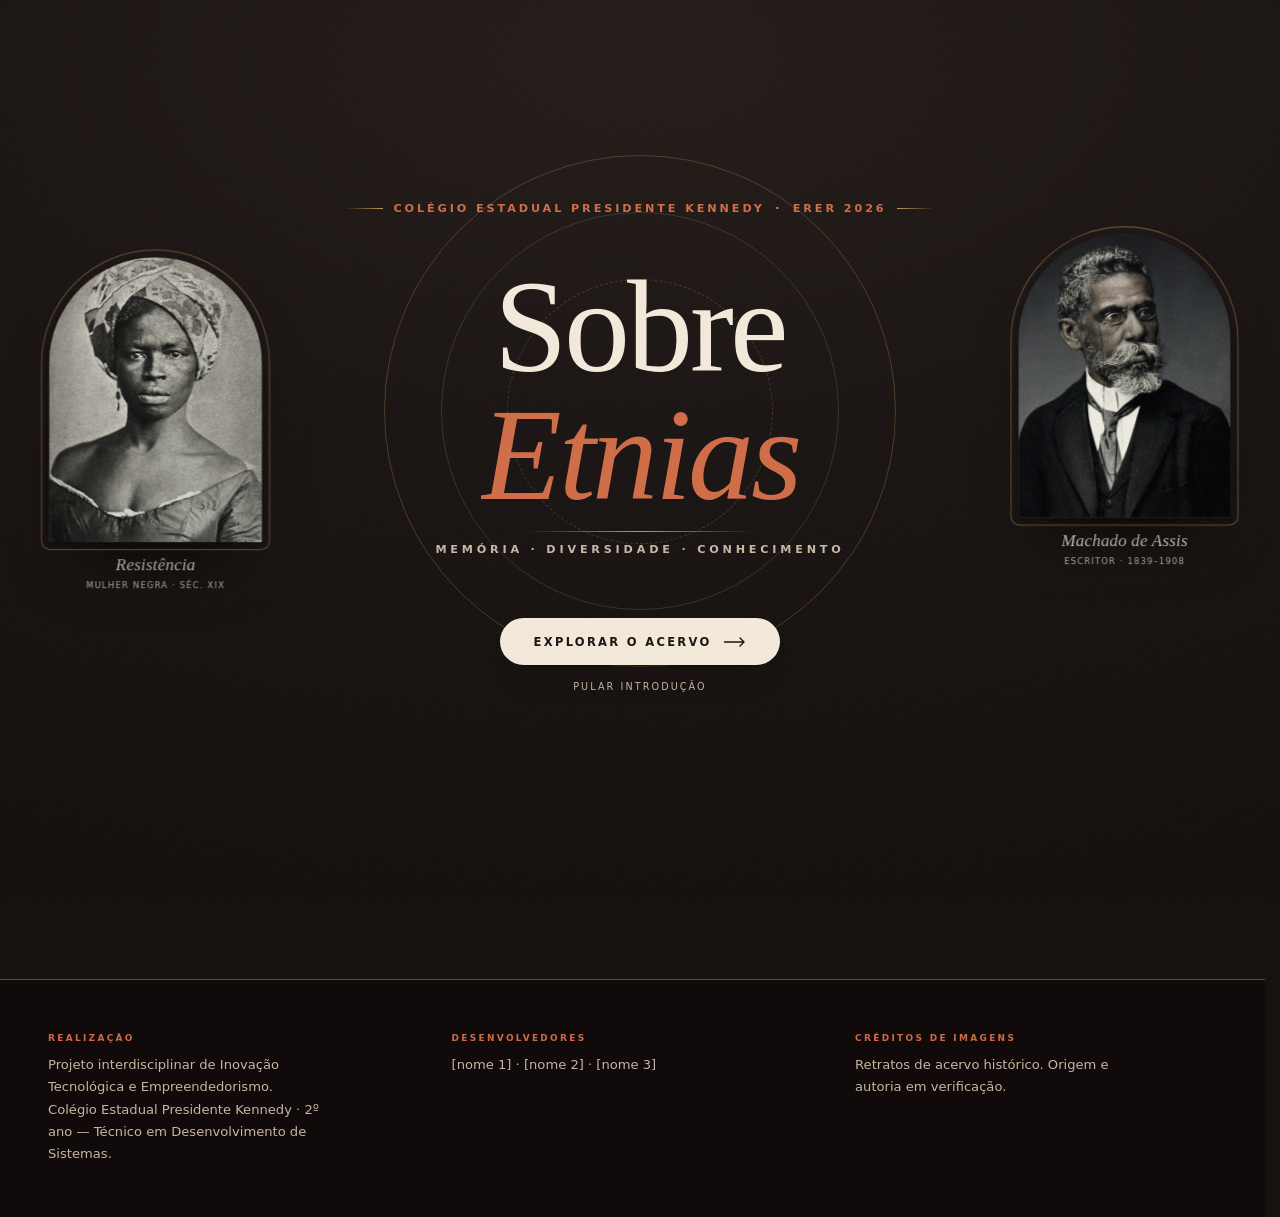
==== index.html @ 1a19251e "Tela de entrada do Projeto" ====
<!DOCTYPE html>
<html lang="pt-BR">
<head>
  <meta charset="utf-8">
  <meta name="viewport" content="width=device-width, initial-scale=1">
  <title>Sobre Etnias — Memória, diversidade e conhecimento</title>
  <meta name="description" content="Protótipo web educativo do Colégio Estadual Presidente Kennedy sobre protagonismo negro e indígena, cultura, conhecimento e letramento racial.">
  <meta name="theme-color" content="#171110">
  <link rel="stylesheet" href="style.css">
  <link rel="preload" as="image" href="assets/personalidades/mulher-negra-sec-xix.jpg">
  <link rel="preload" as="image" href="assets/personalidades/machado-de-assis.jpg">
  <noscript>
    <style>.entrada{display:none!important}.pagina{opacity:1!important;transform:none!important}</style>
  </noscript>
</head>
<body>

  <!-- ==========================================================
       TELA DE ENTRADA — "abrir o arquivo"
       Camadas: painéis (fundo) < conteúdo < grão de papel
       ========================================================== -->
  <div class="entrada" id="entrada" role="dialog" aria-modal="true" aria-label="Sobre Etnias — tela de entrada" aria-busy="true">

    <div class="entrada__painel entrada__painel--esq" aria-hidden="true"></div>
    <div class="entrada__painel entrada__painel--dir" aria-hidden="true"></div>

    <!-- ETAPA 1 · o fólio se abre em duas folhas -->
    <div class="folio" id="folio" aria-hidden="true">
      <div class="folio__cena">
        <div class="folio__volume">

          <!-- Página direita: aparece quando a capa vira -->
          <div class="folio__pagina folio__pagina--dir">
            <figure class="prancha">
              <div class="prancha__moldura">
                <img class="prancha__img" src="assets/personalidades/machado-de-assis.jpg"
                     width="492" height="624" alt="" decoding="async">
                <span class="prancha__tinta" aria-hidden="true"></span>
              </div>
              <figcaption class="prancha__legenda">
                <span class="prancha__nome">Machado de Assis</span>
                <span class="prancha__nota">Escritor · 1839–1908</span>
              </figcaption>
            </figure>
          </div>

          <!-- Segunda folha: a guarda -->
          <div class="folio__folha folio__folha--guarda">
            <div class="folio__face folio__face--frente">
              <span class="guarda__marca">Sobre Etnias</span>
              <span class="guarda__filete" aria-hidden="true"></span>
              <span class="guarda__lema">Memória · Diversidade · Conhecimento</span>
            </div>
            <div class="folio__face folio__face--verso">
              <figure class="prancha">
                <div class="prancha__moldura">
                  <img class="prancha__img" src="assets/personalidades/mulher-negra-sec-xix.jpg"
                       width="358" height="558" alt="" decoding="async">
                  <span class="prancha__tinta" aria-hidden="true"></span>
                </div>
                <figcaption class="prancha__legenda">
                  <span class="prancha__nome">Resistência</span>
                  <span class="prancha__nota">Mulher negra · séc. XIX</span>
                </figcaption>
              </figure>
            </div>
          </div>

          <!-- Primeira folha: a capa -->
          <div class="folio__folha folio__folha--capa">
            <div class="folio__face folio__face--frente">
              <span class="capa__emblema" aria-hidden="true">
                <svg viewBox="0 0 48 48" focusable="false">
                  <path d="M7 41V22.5a17 17 0 0 1 34 0V41" fill="none" stroke="currentColor" stroke-width="1.6" stroke-linecap="round"/>
                  <path d="M13 41h22" fill="none" stroke="currentColor" stroke-width="1.6" stroke-linecap="round"/>
                  <circle cx="17.5" cy="30.5" r="1.7" fill="currentColor"/>
                  <circle cx="24" cy="26" r="2.4" fill="currentColor"/>
                  <circle cx="30.5" cy="30.5" r="1.7" fill="currentColor"/>
                </svg>
              </span>
              <span class="capa__titulo">Sobre<em>Etnias</em></span>
              <span class="capa__filete" aria-hidden="true"></span>
              <span class="capa__selo">Acervo educativo · ERER 2026</span>
            </div>
            <div class="folio__face folio__face--verso"></div>
          </div>

        </div>
      </div>
    </div>

    <div class="entrada__conteudo">

      <p class="entrada__selo">
        <span>Colégio Estadual Presidente Kennedy</span>
        <span class="entrada__selo-sep" aria-hidden="true">·</span>
        <span>ERER&nbsp;2026</span>
      </p>

      <div class="marca">
        <span class="marca__anel" aria-hidden="true"></span>

        <p class="marca__titulo" aria-hidden="true">
          <span class="marca__linha">
            <span class="letra" style="--i:0">S</span><span class="letra" style="--i:1">o</span><span class="letra" style="--i:2">b</span><span class="letra" style="--i:3">r</span><span class="letra" style="--i:4">e</span>
          </span>
          <span class="marca__linha marca__linha--destaque">
            <span class="letra" style="--i:5">E</span><span class="letra" style="--i:6">t</span><span class="letra" style="--i:7">n</span><span class="letra" style="--i:8">i</span><span class="letra" style="--i:9">a</span><span class="letra" style="--i:10">s</span>
          </span>
        </p>

        <span class="marca__filete" aria-hidden="true"></span>
        <p class="marca__lema">Memória&nbsp;·&nbsp;Diversidade&nbsp;·&nbsp;Conhecimento</p>
      </div>

      <div class="palco">

        <figure class="retrato retrato--esq" style="--dz:1.15">
          <div class="retrato__quadro">
            <img
              class="retrato__img"
              src="assets/personalidades/mulher-negra-sec-xix.jpg"
              width="358" height="558"
              alt="Retrato de estúdio de uma mulher negra não identificada, do século XIX.">
            <span class="retrato__tinta" aria-hidden="true"></span>
          </div>
          <figcaption class="retrato__legenda">
            <span class="retrato__nome">Resistência</span>
            <span class="retrato__detalhe">Mulher negra · séc. XIX</span>
          </figcaption>
        </figure>

        <figure class="retrato retrato--dir" style="--dz:.55">
          <div class="retrato__quadro">
            <img
              class="retrato__img"
              src="assets/personalidades/machado-de-assis.jpg"
              width="492" height="624"
              alt="Retrato do escritor Machado de Assis, de óculos e bigode, em traje formal.">
            <span class="retrato__tinta" aria-hidden="true"></span>
          </div>
          <figcaption class="retrato__legenda">
            <span class="retrato__nome">Machado de Assis</span>
            <span class="retrato__detalhe">Escritor · 1839–1908</span>
          </figcaption>
        </figure>

      </div>

      <div class="entrada__acoes">
        <button class="botao" id="btn-entrar" type="button">
          <span class="botao__texto">Explorar o acervo</span>
          <svg class="botao__seta" width="22" height="10" viewBox="0 0 22 10" fill="none" aria-hidden="true" focusable="false">
            <path d="M0 5h20M16 1l4 4-4 4" stroke="currentColor" stroke-width="1.4" stroke-linecap="round" stroke-linejoin="round"/>
          </svg>
        </button>
        <button class="pular" id="btn-pular" type="button">Pular introdução</button>
      </div>

    </div>

    <div class="entrada__grao" aria-hidden="true"></div>
  </div>

  <!-- ==========================================================
       PÁGINA
       ========================================================== -->
  <div class="pagina" id="pagina">

    <header class="cabecalho">
      <div class="assinatura">
        <span class="assinatura__simbolo" aria-hidden="true">
          <svg viewBox="0 0 48 48" width="46" height="46" role="presentation" focusable="false">
            <path d="M7 41V22.5a17 17 0 0 1 34 0V41" fill="none" stroke="currentColor" stroke-width="2.1" stroke-linecap="round"/>
            <path d="M13 41h22" fill="none" stroke="currentColor" stroke-width="2.1" stroke-linecap="round"/>
            <circle cx="17.5" cy="30.5" r="2" fill="currentColor"/>
            <circle cx="24" cy="26" r="2.8" fill="currentColor"/>
            <circle cx="30.5" cy="30.5" r="2" fill="currentColor"/>
          </svg>
        </span>
        <div class="assinatura__texto">
          <h1 class="assinatura__nome">Sobre Etnias</h1>
          <p class="assinatura__descritor">Acervo educativo · ERER</p>
        </div>
      </div>
      <p class="cabecalho__meta">Colégio Estadual Presidente Kennedy<span class="cabecalho__ano">2026</span></p>
    </header>

    <main id="conteudo">

      <section class="heroi" id="inicio" aria-labelledby="titulo-inicio">
        <p class="rotulo">Início</p>

        <h2 class="heroi__titulo" id="titulo-inicio" tabindex="-1">
          Memória, diversidade e conhecimento em <em>diálogo</em>
        </h2>

        <p class="heroi__texto">
          O Sobre Etnias reúne trajetórias, saberes e conceitos das relações étnico-raciais
          em um acervo digital feito para consultar, aprender e revisitar. Aqui, o
          protagonismo negro e indígena está no centro da narrativa — com fontes
          identificadas, linguagem acessível e respeito à diversidade de cada povo e
          comunidade.
        </p>

        <ul class="indice" aria-label="Seções em preparação">
          <li class="indice__item">
            <span class="indice__numero" aria-hidden="true">01</span>
            <span class="indice__nome">Protagonismo e História</span>
            <span class="indice__status">em preparação</span>
          </li>
          <li class="indice__item">
            <span class="indice__numero" aria-hidden="true">02</span>
            <span class="indice__nome">Cultura e Conhecimento</span>
            <span class="indice__status">em preparação</span>
          </li>
          <li class="indice__item">
            <span class="indice__numero" aria-hidden="true">03</span>
            <span class="indice__nome">Aprendizado · glossário</span>
            <span class="indice__status">em preparação</span>
          </li>
          <li class="indice__item">
            <span class="indice__numero" aria-hidden="true">04</span>
            <span class="indice__nome">Quiz</span>
            <span class="indice__status">em preparação</span>
          </li>
        </ul>
      </section>

    </main>

    <footer class="rodape">
      <div class="rodape__bloco">
        <p class="rodape__titulo">Realização</p>
        <p class="rodape__texto">
          Projeto interdisciplinar de Inovação Tecnológica e Empreendedorismo.<br>
          Colégio Estadual Presidente Kennedy · 2º ano — Técnico em Desenvolvimento de Sistemas.
        </p>
      </div>
      <div class="rodape__bloco">
        <p class="rodape__titulo">Desenvolvedores</p>
        <p class="rodape__texto">[nome 1] · [nome 2] · [nome 3]</p>
      </div>
      <div class="rodape__bloco">
        <p class="rodape__titulo">Créditos de imagens</p>
        <p class="rodape__texto">
          Retratos de acervo histórico. Origem e autoria em verificação.
        </p>
      </div>
    </footer>

  </div>

  <script src="script.js" defer></script>
</body>
</html>
---- style.css ----
/* ============================================================
   SOBRE ETNIAS — folha de estilo
   Projeto ERER · Colégio Estadual Presidente Kennedy
   ------------------------------------------------------------
   1. Tokens de design
   2. Base e acessibilidade
   3. Abertura do fólio (etapa 1)
   4. Tela de entrada (layout)
   5. Tela de entrada (movimento)
   6. Cabeçalho e página
   7. Responsivo
   8. Movimento reduzido
   ============================================================ */

/* ------------------------------------------------------------
   1. TOKENS
   ------------------------------------------------------------ */
:root {
  /* Cores — paleta editorial e cultural, tema escuro e sóbrio */
  --cor-fundo:        #171110;  /* marrom-carvão (fundo principal) */
  --cor-fundo-alto:   #221A16;  /* luz do gradiente */
  --cor-fundo-baixo:  #100B0A;  /* sombra / rodapé */
  --cor-superficie:   #2A211C;
  --cor-texto:        #F2E8D9;  /* creme (texto principal) */
  --cor-texto-suave:  #C7B5A1;  /* areia (texto secundário) */
  --cor-destaque:     #CE6A45;  /* terracota sóbria, clareada para o escuro */
  --cor-destaque-esc: #A9502C;  /* terracota profunda (estados) */
  --cor-ouro:         #C09555;  /* ouro queimado */
  --cor-ouro-claro:   #E0C892;
  --cor-verde:        #2C6152;
  --cor-linha:        rgba(242, 232, 217, .14);
  --cor-linha-forte:  rgba(242, 232, 217, .30);

  /* Tipografia */
  --fonte-titulo: "Bodoni MT", Didot, "Playfair Display", Georgia, "Times New Roman", serif;
  --fonte-corpo:  "Segoe UI", system-ui, -apple-system, "Helvetica Neue", Arial, sans-serif;

  /* Medidas */
  --gutter: clamp(1.1rem, 4vw, 3rem);
  --raio-arco: 999px 999px 10px 10px;

  /* Sombras — base preta, para leitura no fundo escuro */
  --sombra-baixa: 0 1px 2px rgba(0, 0, 0, .45), 0 16px 36px -22px rgba(0, 0, 0, .9);
  --sombra-alta:  0 2px 5px rgba(0, 0, 0, .5), 0 36px 68px -30px rgba(0, 0, 0, .95);

  /* Movimento */
  --ease-saida:   cubic-bezier(.19, 1, .22, 1);
  --ease-cortina: cubic-bezier(.76, 0, .24, 1);
  --ease-folha:   cubic-bezier(.55, .06, .26, 1);

  /* Textura de papel (SVG embutido, sem dependência externa) */
  --grao: url("data:image/svg+xml,%3Csvg xmlns='http://www.w3.org/2000/svg' width='160' height='160'%3E%3Cfilter id='g'%3E%3CfeTurbulence type='fractalNoise' baseFrequency='0.85' numOctaves='4' stitchTiles='stitch'/%3E%3C/filter%3E%3Crect width='160' height='160' filter='url(%23g)'/%3E%3C/svg%3E");
}

/* ------------------------------------------------------------
   2. BASE
   ------------------------------------------------------------ */
*,
*::before,
*::after { box-sizing: border-box; }

html {
  -webkit-text-size-adjust: 100%;
  scrollbar-gutter: stable;
  scroll-behavior: smooth;
  color-scheme: dark;
}

body {
  margin: 0;
  background: var(--cor-fundo);
  color: var(--cor-texto);
  font-family: var(--fonte-corpo);
  font-size: clamp(1rem, .96rem + .2vw, 1.075rem);
  line-height: 1.65;
  overflow-x: clip;
  -webkit-font-smoothing: antialiased;
  text-rendering: optimizeLegibility;
}

body.travado { overflow: hidden; }

img { max-width: 100%; height: auto; }

p { margin: 0 0 1em; }

/* Seleção de texto legível sobre terracota */
::selection {
  background: rgba(206, 106, 69, .42);
  color: var(--cor-texto);
}

/* Foco visível e consistente em toda a aplicação */
:where(a, button, [tabindex]):focus-visible {
  outline: 2px solid var(--cor-destaque);
  outline-offset: 3px;
  border-radius: 3px;
}

/* A entrada (etapa 2) só entra em cena quando o fólio termina de
   abrir. Até lá, as animações ficam paradas no primeiro quadro. */
.entrada:not(.is-pronta) .entrada__conteudo,
.entrada:not(.is-pronta) .entrada__conteudo *,
.entrada:not(.is-pronta) .marca__anel::after {
  animation-play-state: paused;
}

/* ------------------------------------------------------------
   3. ABERTURA DO FÓLIO — ETAPA 1
   ------------------------------------------------------------ */
/* Palco do fólio — fundo opaco que cobre a entrada até a abertura */
.folio {
  position: absolute;
  inset: 0;
  z-index: 6;
  display: grid;
  place-items: center;
  padding: clamp(.75rem, 3vh, 2.25rem) var(--gutter);
  overflow: hidden;
  background:
    radial-gradient(115% 90% at 50% 36%,
      #251B16 0%,
      var(--cor-fundo) 54%,
      var(--cor-fundo-baixo) 100%);
  perspective: 3000px;
  perspective-origin: 50% 44%;
  cursor: pointer;
  transition:
    opacity .55s ease,
    filter .55s ease,
    transform .55s var(--ease-saida);
}

.folio[hidden] { display: none; }

.folio.is-fora {
  opacity: 0;
  filter: blur(4px);
  transform: scale(1.035);
  pointer-events: none;
}

/* O volume fechado nasce centralizado; ao abrir, o espalhamento
   (duas páginas) desliza para o centro da tela. */
.folio__cena {
  position: relative;
  width: min(92vw, 980px, 118vh);
  aspect-ratio: 3 / 2;
  translate: -25% 0;
  transform-style: preserve-3d;
  opacity: 0;
  animation: folio-surge .7s var(--ease-saida) .05s forwards;
  transition: translate 1.05s var(--ease-saida);
}

.folio.is-abrindo .folio__cena { translate: 0 0; }

@keyframes folio-surge {
  from { opacity: 0; }
  to   { opacity: 1; }
}

.folio__volume {
  position: absolute;
  inset: 0;
  transform-style: preserve-3d;
}

/* Página direita — o miolo que fica exposto */
.folio__pagina--dir {
  position: absolute;
  top: 0;
  bottom: 0;
  left: 50%;
  width: 50%;
  overflow: hidden;
  border-radius: 0 5px 5px 0;
  background:
    radial-gradient(120% 100% at 76% 10%,
      #2B211A 0%,
      #201812 58%,
      #18120F 100%);
  box-shadow:
    inset 0 0 0 1px rgba(192, 149, 85, .22),
    inset 0 0 46px rgba(0, 0, 0, .45),
    0 30px 60px -30px rgba(0, 0, 0, .95);
}

/* Sombra da lombada, à esquerda da página direita */
.folio__pagina--dir::before {
  content: "";
  position: absolute;
  inset: 0 auto 0 0;
  width: 22%;
  z-index: 3;
  background: linear-gradient(90deg,
      rgba(0, 0, 0, .66),
      rgba(0, 0, 0, .18) 56%,
      transparent);
  pointer-events: none;
}

/* ------------------------------------------------------------
   As duas folhas
   ------------------------------------------------------------ */
.folio__folha {
  position: absolute;
  top: 0;
  bottom: 0;
  left: 50%;
  width: 50%;
  transform-origin: left center;
  transform-style: preserve-3d;
  transition: transform .85s var(--ease-folha);
  will-change: transform;
}

/* z próprio de cada folha: capa na frente quando fechada,
   guarda na frente depois de virada */
.folio__folha--guarda { transform: translateZ(3px) rotateY(0deg); }
.folio__folha--capa   { transform: translateZ(6px) rotateY(0deg); }

.folio.is-abrindo .folio__folha--capa {
  transform: translateZ(2px) rotateY(-180deg);
}

.folio.is-virando .folio__folha--guarda {
  transform: translateZ(6px) rotateY(-180deg);
}

.folio__face {
  position: absolute;
  inset: 0;
  overflow: hidden;
  -webkit-backface-visibility: hidden;
  backface-visibility: hidden;
}

.folio__face--frente { border-radius: 0 5px 5px 0; }
.folio__face--verso  { transform: rotateY(180deg); border-radius: 5px 0 0 5px; }

/* ------------------------------------------------------------
   Capa (couro e ouro)
   ------------------------------------------------------------ */
.folio__folha--capa .folio__face--frente {
  display: flex;
  flex-direction: column;
  align-items: center;
  justify-content: center;
  gap: clamp(.45rem, 1.6vh, 1.05rem);
  padding: 9%;
  text-align: center;
  border-radius: 3px 6px 6px 3px;
  background:
    radial-gradient(120% 90% at 32% 18%,
      #3A2A20 0%,
      #251A14 46%,
      #170F0C 100%);
  box-shadow:
    inset 0 0 0 1px rgba(192, 149, 85, .26),
    inset 0 0 80px rgba(0, 0, 0, .7),
    0 30px 60px -26px rgba(0, 0, 0, .95);
}

/* Lombada */
.folio__folha--capa .folio__face--frente::before {
  content: "";
  position: absolute;
  inset: 0 auto 0 0;
  width: 8%;
  background: linear-gradient(90deg,
      rgba(0, 0, 0, .62),
      rgba(0, 0, 0, .16) 62%,
      transparent);
  box-shadow: inset -1px 0 0 rgba(192, 149, 85, .22);
}

/* Corte das páginas (fore-edge) */
.folio__folha--capa .folio__face--frente::after {
  content: "";
  position: absolute;
  inset: 1.5% 0 1.5% auto;
  width: 4px;
  opacity: .55;
  background: repeating-linear-gradient(
    to bottom,
    rgba(242, 232, 217, .38) 0 1px,
    rgba(242, 232, 217, .04) 1px 3px);
}

.capa__emblema {
  display: grid;
  place-items: center;
  width: clamp(46px, 8.5vh, 72px);
  aspect-ratio: 1;
  border: 1px solid rgba(192, 149, 85, .45);
  border-radius: 50%;
  color: var(--cor-ouro-claro);
  box-shadow:
    inset 0 0 0 1px rgba(0, 0, 0, .4),
    0 0 26px rgba(192, 149, 85, .12);
}

.capa__emblema svg { width: 56%; height: 56%; }

.capa__titulo {
  display: flex;
  flex-direction: column;
  align-items: center;
  font-family: var(--fonte-titulo);
  font-size: clamp(1.5rem, 4.4vh, 2.8rem);
  line-height: .94;
  letter-spacing: -.02em;
  color: var(--cor-texto);
}

.capa__titulo em {
  font-style: italic;
  color: var(--cor-ouro-claro);
}

.capa__filete {
  width: clamp(56px, 26%, 128px);
  height: 1px;
  background: linear-gradient(90deg, transparent, var(--cor-ouro), transparent);
}

.capa__selo {
  font-size: clamp(.44rem, 1vh, .6rem);
  font-weight: 600;
  letter-spacing: .26em;
  text-transform: uppercase;
  color: var(--cor-texto-suave);
}

/* ------------------------------------------------------------
   Folha de guarda (página de rosto)
   ------------------------------------------------------------ */
.folio__folha--guarda .folio__face--frente {
  display: flex;
  flex-direction: column;
  align-items: center;
  justify-content: center;
  gap: clamp(.4rem, 1.4vh, .9rem);
  padding: 8%;
  text-align: center;
  border-radius: 3px 5px 5px 3px;
  background: radial-gradient(120% 100% at 26% 16%,
      #2A211A 0%,
      #201812 56%,
      #191310 100%);
  box-shadow:
    inset 0 0 0 1px rgba(192, 149, 85, .16),
    inset 0 0 60px rgba(0, 0, 0, .55);
}

.guarda__marca {
  font-family: var(--fonte-titulo);
  font-size: clamp(.85rem, 2.5vh, 1.45rem);
  letter-spacing: .02em;
  color: var(--cor-texto);
}

.guarda__filete {
  width: clamp(46px, 42%, 118px);
  height: 1px;
  background: linear-gradient(90deg, transparent, rgba(192, 149, 85, .7), transparent);
}

.guarda__lema {
  font-size: clamp(.4rem, .9vh, .54rem);
  font-weight: 600;
  letter-spacing: .22em;
  text-transform: uppercase;
  color: var(--cor-texto-suave);
}

/* Guarda-verso = página esquerda do espalhamento */
.folio__folha--guarda .folio__face--verso {
  background: radial-gradient(120% 100% at 70% 14%,
      #2A211A 0%,
      #201812 58%,
      #18120F 100%);
  box-shadow:
    inset 0 0 0 1px rgba(192, 149, 85, .22),
    inset 0 0 46px rgba(0, 0, 0, .45);
}

/* Sombra da lombada, à direita da página esquerda */
.folio__folha--guarda .folio__face--verso::after {
  content: "";
  position: absolute;
  inset: 0 0 0 auto;
  width: 22%;
  z-index: 3;
  background: linear-gradient(270deg,
      rgba(0, 0, 0, .62),
      rgba(0, 0, 0, .16) 56%,
      transparent);
  pointer-events: none;
}

/* Verso da capa — guarda interna com moldura discreta */
.folio__folha--capa .folio__face--verso {
  background: radial-gradient(120% 100% at 30% 18%,
      #241B15 0%,
      #1B1410 62%,
      #150F0C 100%);
  box-shadow: inset 0 0 0 1px rgba(192, 149, 85, .1);
}

.folio__folha--capa .folio__face--verso::before {
  content: "";
  position: absolute;
  inset: 6%;
  border: 1px solid rgba(192, 149, 85, .14);
}

/* ------------------------------------------------------------
   Prancha — o retrato impresso em cada página
   ------------------------------------------------------------ */
.prancha {
  position: absolute;
  inset: 0;
  display: grid;
  grid-template-rows: minmax(0, 1fr) auto;
  gap: clamp(.28rem, 1.1vh, .75rem);
  margin: 0;
  padding: clamp(.55rem, 2.4vh, 1.7rem) clamp(.5rem, 2.2vw, 1.5rem);
}

.prancha__moldura {
  position: relative;
  justify-self: stretch;
  width: 100%;
  min-height: 0;
  overflow: hidden;
  border-radius: 2px;
  background: var(--cor-superficie);
  box-shadow:
    inset 0 0 0 1px rgba(192, 149, 85, .42),
    0 14px 30px -18px rgba(0, 0, 0, .9);
}

.prancha__img {
  display: block;
  width: 100%;
  height: 100%;
  object-fit: cover;
  object-position: 50% 22%;
  filter: grayscale(1) sepia(.45) contrast(1.02) brightness(.9);
}

.prancha__tinta {
  position: absolute;
  inset: 0;
  background: linear-gradient(160deg, rgba(206, 106, 69, .48), rgba(44, 97, 82, .34));
  mix-blend-mode: multiply;
  opacity: .3;
  pointer-events: none;
}

.prancha__legenda {
  display: grid;
  justify-items: center;
  gap: .08rem;
  text-align: center;
  font-size: .52rem;
  letter-spacing: .18em;
  text-transform: uppercase;
  line-height: 1.4;
  color: var(--cor-texto-suave);
  opacity: 0;
  transform: translateY(6px);
  transition: opacity .6s ease, transform .6s var(--ease-saida);
}

.folio.is-aberto .prancha__legenda {
  opacity: 1;
  transform: none;
}

.prancha__nome {
  font-family: var(--fonte-titulo);
  font-style: italic;
  font-size: clamp(.82rem, 2.1vh, 1.18rem);
  letter-spacing: .01em;
  text-transform: none;
  color: var(--cor-texto);
}

.prancha__nota {
  font-size: clamp(.4rem, .95vh, .52rem);
  letter-spacing: .12em;
}

/* ------------------------------------------------------------
   4. TELA DE ENTRADA — LAYOUT
   ------------------------------------------------------------ */
.entrada {
  position: fixed;
  inset: 0;
  z-index: 100;
  display: grid;
  place-items: center;
  padding: clamp(1.25rem, 4vh, 3rem) var(--gutter);
  overflow: hidden;
  isolation: isolate;
}

/* O diálogo recebe foco programático apenas para anunciar a tela
   ao leitor de tela; o anel de foco não é necessário aqui. */
.entrada:focus { outline: none; }

.entrada[hidden] { display: none; }

/* Painéis da cortina. O gradiente é desenhado em escala de viewport
   inteira e recortado em cada metade, para que as duas se encontrem
   sem emenda no centro. */
.entrada__painel {
  position: absolute;
  top: 0;
  bottom: 0;
  width: calc(50% + 1px);
  background-color: var(--cor-fundo);
  background-image: radial-gradient(125% 95% at 50% 6%,
      var(--cor-fundo-alto) 0%,
      var(--cor-fundo) 44%,
      var(--cor-fundo-baixo) 100%);
  background-size: 100vw 100vh;
  background-repeat: no-repeat;
  will-change: transform;
}

.entrada__painel--esq {
  left: 0;
  background-position: left top;
}

.entrada__painel--dir {
  right: 0;
  background-position: right top;
}

/* Fio de ouro na emenda central */
.entrada__painel--esq::after {
  content: "";
  position: absolute;
  top: 8%;
  bottom: 8%;
  right: 0;
  width: 1px;
  background: linear-gradient(to bottom,
      transparent,
      rgba(192, 149, 85, .55) 22%,
      rgba(192, 149, 85, .55) 78%,
      transparent);
}

.entrada__conteudo {
  position: relative;
  z-index: 2;
  width: min(1180px, 100%);
  display: grid;
  grid-template-columns: auto minmax(0, 1fr) auto;
  grid-template-areas:
    "selo  selo  selo"
    "esq   marca dir"
    "acoes acoes acoes";
  align-items: center;
  justify-items: center;
  row-gap: clamp(1rem, 3vh, 2.4rem);
  column-gap: clamp(1rem, 4vw, 3.2rem);
  text-align: center;
}

/* Selo institucional */
.entrada__selo {
  grid-area: selo;
  display: flex;
  align-items: center;
  justify-content: center;
  gap: .65rem;
  margin: 0;
  font-size: clamp(.58rem, .52rem + .28vw, .7rem);
  font-weight: 600;
  letter-spacing: .26em;
  text-transform: uppercase;
  color: var(--cor-destaque);
  opacity: 0;
  animation: surgir .9s var(--ease-saida) .05s forwards;
}

.entrada__selo-sep { color: var(--cor-ouro); }

.entrada__selo span:first-child::before,
.entrada__selo span:last-child::after {
  content: "";
  display: inline-block;
  width: clamp(18px, 3vw, 46px);
  height: 1px;
  margin-inline: .65rem;
  vertical-align: middle;
  background: linear-gradient(90deg, transparent, var(--cor-ouro));
}

.entrada__selo span:last-child::after {
  background: linear-gradient(90deg, var(--cor-ouro), transparent);
}

/* Assinatura tipográfica */
.marca {
  grid-area: marca;
  position: relative;
  display: grid;
  justify-items: center;
  gap: .55rem;
  padding-block: .35rem;
}

.marca__anel {
  position: absolute;
  top: 50%;
  left: 50%;
  width: clamp(280px, 40vw, 520px);
  aspect-ratio: 1;
  translate: -50% -50%;
  border: 1px solid rgba(192, 149, 85, .3);
  border-radius: 50%;
  opacity: 0;
  animation: surgir 1.6s ease-out .15s forwards;
  pointer-events: none;
}

.marca__anel::before {
  content: "";
  position: absolute;
  inset: 11%;
  border: 1px solid var(--cor-linha);
  border-radius: 50%;
}

.marca__anel::after {
  content: "";
  position: absolute;
  inset: 24%;
  border: 1px dashed rgba(192, 149, 85, .28);
  border-radius: 50%;
  animation: girar 90s linear infinite;
}

.marca__titulo {
  position: relative;
  margin: 0;
  font-family: var(--fonte-titulo);
  font-weight: 400;
  font-size: clamp(3.1rem, 10.5vw, 8.25rem);
  line-height: .88;
  letter-spacing: -.025em;
  text-align: center;
}

/* Máscara de cada linha — as letras sobem por trás dela */
.marca__linha {
  display: block;
  overflow: hidden;
  padding-block: .045em;
  perspective: 700px;
}

.marca__linha--destaque {
  color: var(--cor-destaque);
  font-style: italic;
}

.letra {
  display: inline-block;
  transform-origin: 50% 100%;
  opacity: 0;
  transform: translateY(112%) rotateX(-58deg);
  animation: letra-sobe .98s var(--ease-saida) forwards;
  animation-delay: calc(var(--i) * 40ms + .1s);
  will-change: transform, opacity;
}

.marca__filete {
  display: block;
  width: min(230px, 56%);
  height: 1px;
  margin-top: .2rem;
  background: linear-gradient(90deg, transparent, var(--cor-ouro), transparent);
  transform: scaleX(0);
  animation: filete-abre .95s var(--ease-saida) .72s forwards;
}

.marca__lema {
  margin: 0;
  font-size: clamp(.58rem, .52rem + .26vw, .7rem);
  font-weight: 600;
  letter-spacing: .34em;
  text-transform: uppercase;
  color: var(--cor-texto-suave);
  opacity: 0;
  animation: surgir .9s var(--ease-saida) .82s forwards;
}

/* Palco 3D dos retratos.
   .palco usa display:contents para que os retratos ocupem as áreas
   "esq" e "dir" do grid da entrada. A perspectiva é aplicada no
   próprio retrato, junto com a rotação de paralaxe. */
.palco { display: contents; }

.retrato {
  margin: 0;
  width: clamp(132px, 16.5vw, 226px);
  display: grid;
  gap: .7rem;
  justify-items: center;
  translate: 0 var(--deslocamento, 0);
  /* Paralaxe 3D — variáveis escritas pelo JS (script.js) */
  transform:
    perspective(1400px)
    rotateY(calc(var(--px, 0) * 7deg))
    rotateX(calc(var(--py, 0) * -5deg))
    translateZ(calc(var(--dz, 0) * 11px));
  transition: transform .55s var(--ease-saida);
  will-change: transform;
}

.retrato--esq {
  grid-area: esq;
  --deslocamento: 14px;
}

.retrato--dir {
  grid-area: dir;
  --deslocamento: -10px;
}

.retrato__quadro {
  position: relative;
  width: 100%;
  aspect-ratio: 3 / 4;
  border-radius: var(--raio-arco);
  overflow: hidden;
  background: var(--cor-superficie);
  box-shadow: inset 0 0 0 1px rgba(242, 232, 217, .10), var(--sombra-alta);
  outline: 1px solid rgba(192, 149, 85, .45);
  outline-offset: 7px;
}

.retrato--esq .retrato__quadro {
  animation: retrato-entra 1.2s var(--ease-saida) .5s both;
}

.retrato--dir .retrato__quadro {
  animation: retrato-entra 1.2s var(--ease-saida) .6s both;
}

.retrato__img {
  display: block;
  width: 100%;
  height: 100%;
  object-fit: cover;
  object-position: 50% 26%;
  filter: grayscale(1) sepia(.42) contrast(1.03) brightness(.96);
  animation: revelar-foto 2.2s ease-out .62s forwards;
}

/* Véu terracota — dá o tom duotônico do retrato */
.retrato__tinta {
  position: absolute;
  inset: 0;
  background: linear-gradient(160deg, rgba(206, 106, 69, .5), rgba(44, 97, 82, .38));
  mix-blend-mode: multiply;
  opacity: .34;
  animation: tinta-sai 2.2s ease-out .62s forwards;
  pointer-events: none;
}

.retrato__legenda {
  display: grid;
  gap: .12rem;
  width: 100%;
  font-size: .56rem;
  letter-spacing: .2em;
  text-transform: uppercase;
  color: var(--cor-texto-suave);
  line-height: 1.45;
}

.retrato__nome {
  font-family: var(--fonte-titulo);
  font-style: italic;
  font-size: clamp(.92rem, .86rem + .3vw, 1.06rem);
  letter-spacing: .01em;
  text-transform: none;
  color: var(--cor-texto);
}

.retrato__detalhe {
  display: block;
  margin-inline: auto;
  font-size: .53rem;
  letter-spacing: .13em;
}

/* Ações */
.entrada__acoes {
  grid-area: acoes;
  display: grid;
  gap: .55rem;
  justify-items: center;
  margin-top: clamp(.4rem, 1.6vh, 1rem);
  opacity: 0;
  /* Fora da árvore de foco até o fólio terminar de abrir */
  visibility: hidden;
  animation: surgir .9s var(--ease-saida) 1.05s forwards;
}

.entrada.is-pronta .entrada__acoes { visibility: visible; }

.botao {
  position: relative;
  display: inline-flex;
  align-items: center;
  gap: .8rem;
  padding: 1.02rem 2.1rem;
  border: 0;
  border-radius: 999px;
  background: var(--cor-texto);
  color: var(--cor-fundo);
  font-family: inherit;
  font-size: .72rem;
  font-weight: 600;
  letter-spacing: .2em;
  text-transform: uppercase;
  cursor: pointer;
  overflow: hidden;
  box-shadow: var(--sombra-baixa);
  transition: transform .4s var(--ease-saida),
              box-shadow .4s var(--ease-saida);
  -webkit-tap-highlight-color: transparent;
}

.botao::before {
  content: "";
  position: absolute;
  inset: 0;
  background: var(--cor-destaque);
  transform: translateY(101%);
  transition: transform .45s var(--ease-cortina);
}

.botao > * { position: relative; }

.botao__seta { transition: transform .4s var(--ease-saida); }

.botao:hover {
  transform: translateY(-2px);
  box-shadow: var(--sombra-alta);
}

.botao:hover::before { transform: translateY(0); }
.botao:hover .botao__seta { transform: translateX(5px); }

.botao:active {
  transform: translateY(0) scale(.985);
}

.pular {
  padding: .45rem .2rem;
  border: 0;
  border-bottom: 1px solid transparent;
  background: none;
  color: var(--cor-texto-suave);
  font-family: inherit;
  font-size: .6rem;
  letter-spacing: .22em;
  text-transform: uppercase;
  cursor: pointer;
  transition: color .3s, border-color .3s;
}

.pular:hover {
  color: var(--cor-texto);
  border-bottom-color: var(--cor-ouro);
}

/* Grão de papel por cima de tudo, inclusive do fólio */
.entrada__grao {
  position: absolute;
  inset: 0;
  z-index: 9;
  background-image: var(--grao);
  background-size: 160px 160px;
  opacity: .06;
  mix-blend-mode: screen;
  pointer-events: none;
  transition: opacity .4s ease;
}

/* ------------------------------------------------------------
   5. TELA DE ENTRADA — MOVIMENTO (chaves)
   ------------------------------------------------------------ */
@keyframes letra-sobe {
  0%   { opacity: 0; transform: translateY(112%) rotateX(-58deg); }
  55%  { opacity: 1; }
  100% { opacity: 1; transform: translateY(0) rotateX(0deg); }
}

@keyframes surgir {
  from { opacity: 0; transform: translateY(10px); }
  to   { opacity: 1; transform: translateY(0); }
}

@keyframes filete-abre {
  from { transform: scaleX(0); opacity: 0; }
  to   { transform: scaleX(1); opacity: 1; }
}

@keyframes retrato-entra {
  0% {
    opacity: 0;
    transform: translateY(52px) scale(.94);
    filter: blur(6px);
  }
  100% {
    opacity: 1;
    transform: translateY(0) scale(1);
    filter: blur(0);
  }
}

@keyframes revelar-foto {
  from { filter: grayscale(1) sepia(.55) contrast(.96) brightness(.88); }
  to   { filter: grayscale(.55) sepia(.14) contrast(1.05) brightness(.96); }
}

@keyframes tinta-sai {
  from { opacity: .5; }
  to   { opacity: .14; }
}

@keyframes girar {
  to { rotate: 360deg; }
}

/* Saída — cortina se abre */
.entrada__painel {
  transition: transform .9s var(--ease-cortina);
}

.entrada.is-saindo .entrada__conteudo {
  animation: conteudo-sai .42s cubic-bezier(.55, 0, .85, .3) forwards;
}

.entrada.is-saindo .entrada__grao { opacity: 0; }

.entrada.is-saindo .entrada__painel--esq { transform: translate3d(-101%, 0, 0); }
.entrada.is-saindo .entrada__painel--dir { transform: translate3d(101%, 0, 0); }

@keyframes conteudo-sai {
  to {
    opacity: 0;
    transform: translateY(-14px) scale(.985);
    filter: blur(3px);
  }
}

/* ------------------------------------------------------------
   6. CABEÇALHO E PÁGINA
   ------------------------------------------------------------ */
.pagina {
  display: flex;
  flex-direction: column;
  min-height: 100dvh;
}

.cabecalho {
  position: sticky;
  top: 0;
  z-index: 20;
  display: flex;
  flex-wrap: wrap;
  gap: 1rem;
  align-items: center;
  justify-content: space-between;
  padding: .9rem var(--gutter);
  border-bottom: 1px solid var(--cor-linha);
  background: rgba(23, 17, 16, .78);
  -webkit-backdrop-filter: blur(10px);
  backdrop-filter: blur(10px);
}

.assinatura {
  display: flex;
  align-items: center;
  gap: .7rem;
}

.assinatura__simbolo {
  display: grid;
  place-items: center;
  color: var(--cor-destaque);
}

.assinatura__texto { display: grid; gap: .05rem; }

.assinatura__nome {
  margin: 0;
  font-family: var(--fonte-titulo);
  font-size: 1.5rem;
  font-weight: 400;
  line-height: 1;
  letter-spacing: -.01em;
}

.assinatura__descritor {
  margin: 0;
  font-size: .55rem;
  font-weight: 600;
  letter-spacing: .26em;
  text-transform: uppercase;
  color: var(--cor-texto-suave);
}

.cabecalho__meta {
  display: flex;
  align-items: center;
  gap: .8rem;
  margin: 0;
  font-size: .58rem;
  font-weight: 600;
  letter-spacing: .2em;
  text-transform: uppercase;
  color: var(--cor-texto-suave);
}

.cabecalho__ano {
  padding: .15rem .5rem;
  border: 1px solid var(--cor-linha-forte);
  border-radius: 999px;
  color: var(--cor-destaque);
}

.heroi {
  width: min(1060px, 100%);
  margin-inline: auto;
  padding: clamp(2.6rem, 7vw, 6rem) var(--gutter) clamp(3.5rem, 9vw, 7rem);
}

.rotulo {
  display: inline-flex;
  align-items: center;
  gap: .7rem;
  margin: 0 0 clamp(1rem, 2.5vw, 1.8rem);
  font-size: .6rem;
  font-weight: 600;
  letter-spacing: .3em;
  text-transform: uppercase;
  color: var(--cor-destaque);
}

.rotulo::after {
  content: "";
  width: clamp(40px, 8vw, 96px);
  height: 1px;
  background: linear-gradient(90deg, var(--cor-ouro), transparent);
}

.heroi__titulo {
  max-width: 20ch;
  margin: 0 0 clamp(1.2rem, 2.6vw, 1.9rem);
  font-family: var(--fonte-titulo);
  font-size: clamp(2.35rem, 6.2vw, 4.6rem);
  font-weight: 400;
  line-height: 1.04;
  letter-spacing: -.028em;
  text-wrap: balance;
}

.heroi__titulo em {
  color: var(--cor-destaque);
  font-style: italic;
}

.heroi__titulo:focus { outline: none; }

.heroi__texto {
  max-width: 62ch;
  margin: 0;
  font-size: clamp(.98rem, .94rem + .25vw, 1.1rem);
  line-height: 1.75;
  color: var(--cor-texto-suave);
}

/* Índice das próximas seções */
.indice {
  margin: clamp(2.4rem, 6vw, 4rem) 0 0;
  padding: 0;
  list-style: none;
  border-top: 1px solid var(--cor-linha);
}

.indice__item {
  display: grid;
  grid-template-columns: 2.6rem minmax(0, 1fr) auto;
  gap: 1rem;
  align-items: baseline;
  padding: .95rem .25rem;
  border-bottom: 1px solid var(--cor-linha);
}

.indice__numero {
  font-family: var(--fonte-titulo);
  font-style: italic;
  font-size: .95rem;
  color: var(--cor-ouro);
}

.indice__nome {
  font-size: clamp(.95rem, .9rem + .3vw, 1.15rem);
  letter-spacing: -.01em;
}

.indice__status {
  font-size: .54rem;
  font-weight: 600;
  letter-spacing: .22em;
  text-transform: uppercase;
  color: var(--cor-texto-suave);
}

.rodape {
  display: grid;
  gap: clamp(1.4rem, 4vw, 2.6rem);
  grid-template-columns: repeat(auto-fit, minmax(min(100%, 220px), 1fr));
  padding: clamp(2rem, 5vw, 3.2rem) var(--gutter);
  border-top: 1px solid var(--cor-linha-forte);
  background: var(--cor-fundo-baixo);
  font-size: .82rem;
}

.rodape__titulo {
  margin: 0 0 .5rem;
  font-size: .56rem;
  font-weight: 700;
  letter-spacing: .26em;
  text-transform: uppercase;
  color: var(--cor-destaque);
}

.rodape__texto {
  margin: 0;
  max-width: 34ch;
  line-height: 1.7;
  color: var(--cor-texto-suave);
}

/* Entrada suave do conteúdo ao final da cortina */
.pagina.revelada .heroi__titulo {
  animation: heroi-entra .9s var(--ease-saida) both;
}

.pagina.revelada .heroi__texto,
.pagina.revelada .indice {
  animation: surgir .8s var(--ease-saida) .12s both;
}

@keyframes heroi-entra {
  from { opacity: 0; transform: translateY(18px); }
  to   { opacity: 1; transform: translateY(0); }
}

/* ------------------------------------------------------------
   7. RESPONSIVO
   ------------------------------------------------------------ */

/* Celular — o fólio fica mais alto e estreito, como um livro de mão */
@media (max-width: 700px) {
  .folio { padding-inline: .75rem; }

  .folio__cena {
    width: min(94vw, 68vh);
    aspect-ratio: 4 / 5;
  }

  .prancha { padding: clamp(.45rem, 1.6vh, 1rem) clamp(.4rem, 2vw, .9rem); }

  .capa__selo,
  .guarda__lema { letter-spacing: .16em; }
}

/* Tablet e celular — retratos lado a lado abaixo da assinatura */
@media (max-width: 860px) {
  .entrada__conteudo {
    grid-template-columns: 1fr 1fr;
    grid-template-areas:
      "selo  selo"
      "marca marca"
      "esq   dir"
      "acoes acoes";
    align-items: end;
    row-gap: clamp(.85rem, 2.6vh, 1.6rem);
  }

  .marca__anel { width: clamp(250px, 78vw, 400px); }

  .retrato {
    width: clamp(112px, 34vw, 172px);
    --deslocamento: 0;
    transform: none;
  }

  .retrato--esq { justify-self: end; margin-right: .35rem; }
  .retrato--dir { justify-self: start; margin-left: .35rem; }

  .retrato__nome { font-size: .82rem; }
  .retrato__detalhe { font-size: .46rem; letter-spacing: .08em; }
}

@media (max-width: 520px) {
  .entrada { padding-inline: 1rem; }

  .marca__titulo { font-size: clamp(2.7rem, 15vw, 4.2rem); }
  .marca__lema { letter-spacing: .22em; font-size: .55rem; }

  .entrada__selo {
    flex-direction: column;
    gap: .3rem;
    letter-spacing: .18em;
    line-height: 1.7;
  }

  .entrada__selo-sep { display: none; }
  .entrada__selo span:first-child::before,
  .entrada__selo span:last-child::after { display: none; }

  .botao { padding: .95rem 1.6rem; font-size: .66rem; }

  .cabecalho { padding-block: .7rem; }
  .assinatura__nome { font-size: 1.28rem; }
  .cabecalho__meta { font-size: .5rem; letter-spacing: .14em; }

  .indice__item {
    grid-template-columns: 2rem minmax(0, 1fr);
    row-gap: .15rem;
  }

  .indice__status { grid-column: 2; }
}

/* Telas muito baixas (celular deitado): compacta a entrada */
@media (max-height: 560px) and (orientation: landscape) {
  .marca__anel { display: none; }
  .marca__titulo { font-size: clamp(2rem, 7vh, 3.2rem); }
  .retrato { width: clamp(74px, 15vh, 118px); }
  .retrato__detalhe { display: none; }
  .entrada__conteudo { row-gap: .7rem; }
  .entrada__acoes { margin-top: .3rem; }
  .marca__lema { display: none; }
  .pular { display: none; }
}

/* ------------------------------------------------------------
   8. MOVIMENTO REDUZIDO
   ------------------------------------------------------------ */
@media (prefers-reduced-motion: reduce) {
  html { scroll-behavior: auto; }

  /* Sem abertura encenada: o fólio não aparece e a entrada já
     começa no estado final. */
  .folio { display: none !important; }

  .entrada__conteudo,
  .entrada__conteudo *,
  .marca__anel::after {
    animation-play-state: running !important;
  }

  .entrada__acoes { visibility: visible !important; }

  *,
  *::before,
  *::after {
    animation-duration: .001ms !important;
    animation-delay: 0ms !important;
    animation-iteration-count: 1 !important;
    transition-duration: .001ms !important;
    transition-delay: 0ms !important;
  }

  /* Estados finais garantidos, mesmo sem animação */
  .letra,
  .entrada__selo,
  .marca__lema,
  .marca__filete,
  .entrada__acoes,
  .retrato,
  .marca__anel {
    opacity: 1 !important;
    transform: none !important;
    filter: none !important;
  }

  .marca__filete { transform: scaleX(1) !important; }
  .retrato__img { filter: grayscale(.55) sepia(.14) contrast(1.05) brightness(.96); }
  .retrato__tinta { opacity: .14; }
  .marca__anel::after { animation: none !important; }

  .retrato__quadro { transform: none !important; }
}
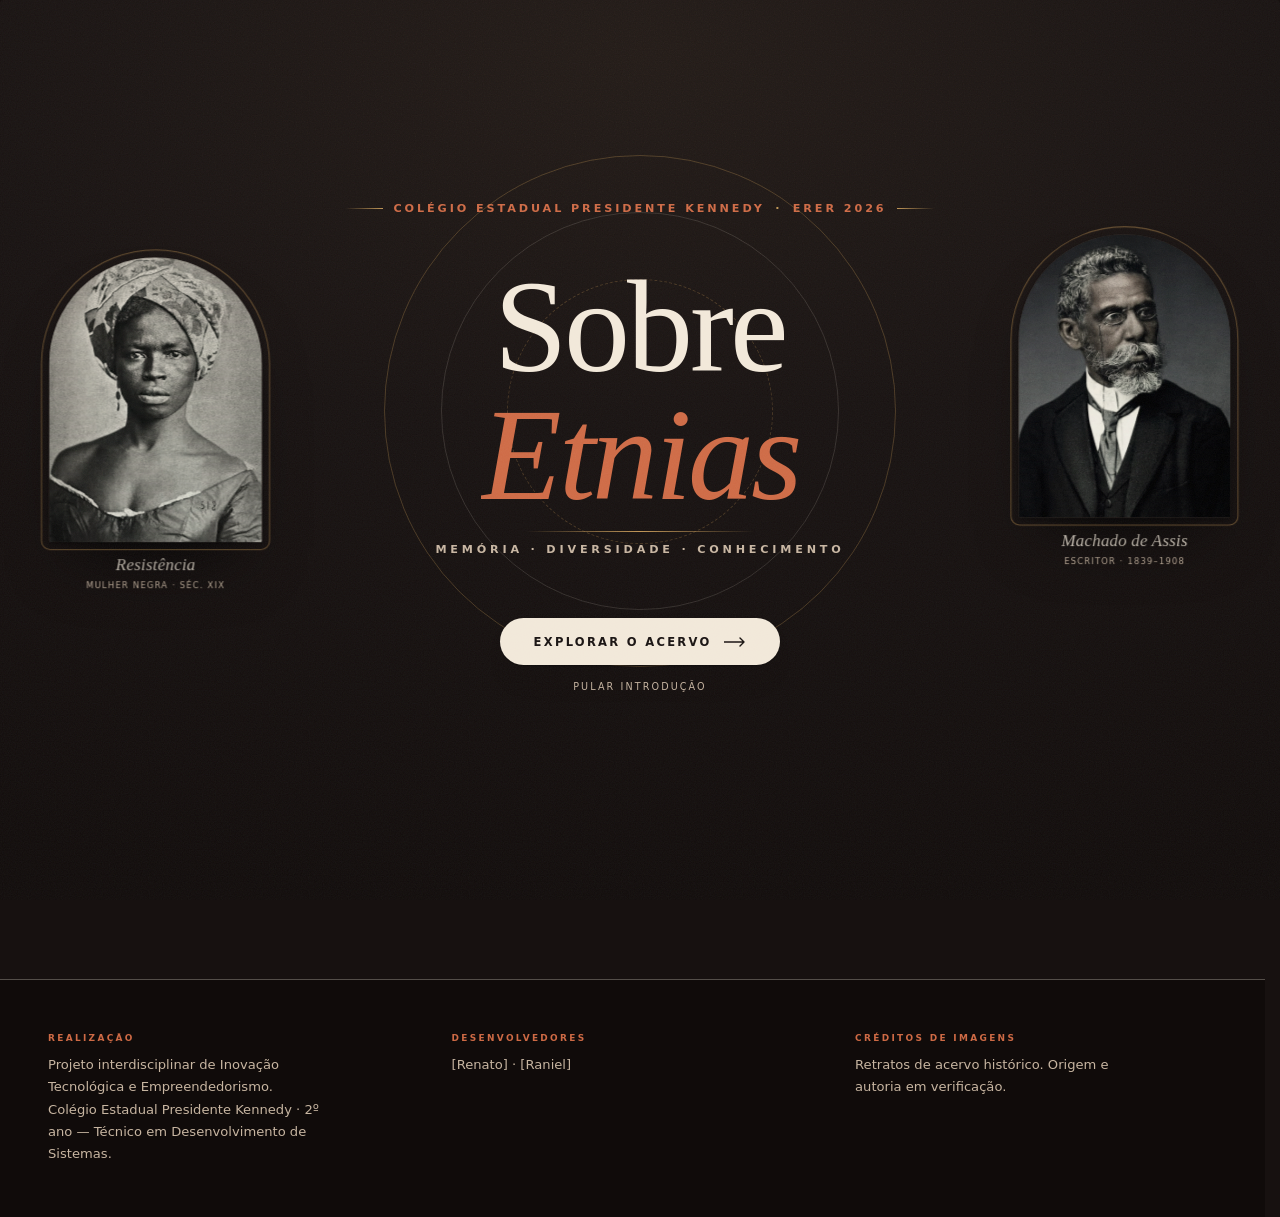
==== commit f0e75eff: "Add files via upload" ====
--- a/index.html
+++ b/index.html
@@ -185,8 +185,7 @@
       </div>
       <p class="cabecalho__meta">Colégio Estadual Presidente Kennedy<span class="cabecalho__ano">2026</span></p>
     </header>
-
-    <main id="conteudo">
+<main id="conteudo">
 
       <section class="heroi" id="inicio" aria-labelledby="titulo-inicio">
         <p class="rotulo">Início</p>
@@ -203,27 +202,11 @@
           comunidade.
         </p>
 
-        <ul class="indice" aria-label="Seções em preparação">
-          <li class="indice__item">
-            <span class="indice__numero" aria-hidden="true">01</span>
-            <span class="indice__nome">Protagonismo e História</span>
-            <span class="indice__status">em preparação</span>
-          </li>
-          <li class="indice__item">
-            <span class="indice__numero" aria-hidden="true">02</span>
-            <span class="indice__nome">Cultura e Conhecimento</span>
-            <span class="indice__status">em preparação</span>
-          </li>
-          <li class="indice__item">
-            <span class="indice__numero" aria-hidden="true">03</span>
-            <span class="indice__nome">Aprendizado · glossário</span>
-            <span class="indice__status">em preparação</span>
-          </li>
-          <li class="indice__item">
-            <span class="indice__numero" aria-hidden="true">04</span>
-            <span class="indice__nome">Quiz</span>
-            <span class="indice__status">em preparação</span>
-          </li>
+        <ul class="indice" aria-label="Seções do acervo">
+          <li class="indice__item"><span class="indice__numero" aria-hidden="true">01</span><a class="indice__nome" href="protagonismo.html">Protagonismo e História</a><span class="indice__status">explorar</span></li>
+          <li class="indice__item"><span class="indice__numero" aria-hidden="true">02</span><a class="indice__nome" href="cultura.html">Cultura e Conhecimento</a><span class="indice__status">explorar</span></li>
+          <li class="indice__item"><span class="indice__numero" aria-hidden="true">03</span><a class="indice__nome" href="glossario.html">Aprendizado · glossário</a><span class="indice__status">pesquisar</span></li>
+          <li class="indice__item"><span class="indice__numero" aria-hidden="true">04</span><a class="indice__nome" href="quiz.html">Quiz</a><span class="indice__status">participar</span></li>
         </ul>
       </section>
 
@@ -239,7 +222,7 @@
       </div>
       <div class="rodape__bloco">
         <p class="rodape__titulo">Desenvolvedores</p>
-        <p class="rodape__texto">[nome 1] · [nome 2] · [nome 3]</p>
+        <p class="rodape__texto">[Renato] · [Raniel]</p>
       </div>
       <div class="rodape__bloco">
         <p class="rodape__titulo">Créditos de imagens</p>
--- a/style.css
+++ b/style.css
@@ -1311,3 +1311,37 @@
 
   .retrato__quadro { transform: none !important; }
 }
+
+/* ------------------------------------------------------------
+   9. ACERVO INTERATIVO — navegação, cartões e ferramentas
+   ------------------------------------------------------------ */
+.menu-principal{position:sticky;top:76px;z-index:19;display:flex;gap:.35rem;justify-content:center;flex-wrap:wrap;padding:.55rem var(--gutter);background:rgba(23,17,16,.94);border-bottom:1px solid var(--cor-linha);backdrop-filter:blur(12px)}
+.menu-principal__link{padding:.48rem .8rem;color:var(--cor-texto-suave);font-size:.68rem;letter-spacing:.04em;text-decoration:none;border:1px solid transparent;border-radius:999px;transition:color .2s,border-color .2s,background .2s}
+.menu-principal__link:hover,.menu-principal__link.is-ativo{color:var(--cor-texto);border-color:rgba(192,149,85,.45);background:rgba(192,149,85,.08)}
+.indice__nome{color:var(--cor-texto);text-decoration:none}.indice__nome:hover{color:var(--cor-destaque)}
+.secao-acervo{width:min(1120px,100%);margin-inline:auto;padding:clamp(3.5rem,8vw,7rem) var(--gutter);scroll-margin-top:145px}
+.secao-acervo--alternada{width:100%;max-width:none;padding-inline:max(var(--gutter),calc((100% - 1060px)/2));background:linear-gradient(145deg,rgba(44,97,82,.12),rgba(42,33,28,.3));border-block:1px solid var(--cor-linha)}
+.secao-cabecalho{max-width:760px;margin-bottom:2rem}.secao-titulo{margin:0 0 1rem;font-family:var(--fonte-titulo);font-size:clamp(2.5rem,6vw,4.7rem);font-weight:400;line-height:1.02;letter-spacing:-.03em}.secao-titulo em{color:var(--cor-destaque);font-weight:400}.secao-intro{max-width:66ch;color:var(--cor-texto-suave);font-size:1rem;line-height:1.8}
+.filtros,.abas-cultura{display:flex;flex-wrap:wrap;gap:.55rem;margin:1.7rem 0}.filtro,.aba-cultura{padding:.65rem 1rem;border:1px solid var(--cor-linha-forte);border-radius:999px;background:transparent;color:var(--cor-texto-suave);font:inherit;font-size:.75rem;cursor:pointer}.filtro:hover,.filtro.is-selecionado,.aba-cultura:hover,.aba-cultura.is-ativa{border-color:var(--cor-ouro);background:rgba(192,149,85,.12);color:var(--cor-texto)}
+.grade-cartoes{display:grid;grid-template-columns:repeat(3,minmax(0,1fr));gap:1rem}.cartao-personagem{padding:1.35rem;border:1px solid var(--cor-linha);background:linear-gradient(155deg,rgba(42,33,28,.9),rgba(23,17,16,.8));min-width:0}.cartao-personagem[hidden]{display:none}.cartao-personagem__numero,.painel-cultura__selo{font-size:.58rem;font-weight:700;letter-spacing:.2em;color:var(--cor-ouro);text-transform:uppercase}.cartao-personagem h3,.painel-cultura h3,.destaque-cultura h3{margin:.75rem 0 .25rem;font-family:var(--fonte-titulo);font-size:1.65rem;font-weight:400}.cartao-personagem p{font-size:.87rem;color:var(--cor-texto-suave);line-height:1.75}.cartao-personagem .cartao-personagem__periodo{font-size:.68rem;color:var(--cor-destaque);letter-spacing:.06em}.fonte{padding-top:.65rem;border-top:1px solid var(--cor-linha);font-size:.68rem!important;color:var(--cor-ouro-claro)!important}.nota-editorial{margin-top:1.3rem;padding:1rem 1.2rem;border-left:2px solid var(--cor-destaque);background:rgba(206,106,69,.07);font-size:.85rem;color:var(--cor-texto-suave)}.nota-editorial strong{color:var(--cor-texto)}.nota-editorial p{margin:.35rem 0 0}
+.painel-cultura{max-width:850px;min-height:245px;padding:clamp(1.4rem,4vw,2.5rem);border:1px solid rgba(192,149,85,.35);background:rgba(23,17,16,.55)}.painel-cultura h3{font-size:2rem}.painel-cultura p{max-width:75ch;color:var(--cor-texto-suave);line-height:1.85}.destaque-cultura{display:flex;gap:1.2rem;align-items:flex-start;max-width:850px;margin-top:1.4rem;padding:1.3rem 0}.destaque-cultura__sinal{font-size:2rem;color:var(--cor-destaque)}.destaque-cultura h3{margin:0 0 .3rem;font-size:1.35rem}.destaque-cultura p{margin:0;color:var(--cor-texto-suave);font-size:.88rem}
+.busca-rotulo{display:block;margin:1.5rem 0 .5rem;font-size:.75rem;color:var(--cor-ouro-claro)}.busca-glossario{display:flex;align-items:center;gap:.7rem;padding:.45rem .8rem;border:1px solid var(--cor-linha-forte);background:rgba(42,33,28,.65)}.busca-glossario span{font-size:1.4rem;color:var(--cor-ouro)}.busca-glossario input{flex:1;min-width:0;padding:.6rem 0;border:0;outline:0;background:transparent;color:var(--cor-texto);font:inherit;font-size:.9rem}.busca-glossario input::placeholder{color:#9f9184}.busca-glossario button{padding:.45rem .7rem;border:0;background:transparent;color:var(--cor-destaque);font:inherit;font-size:.75rem;cursor:pointer}.resultado-busca{margin:.7rem 0;font-size:.68rem;color:var(--cor-texto-suave)}.grade-glossario{display:grid;grid-template-columns:repeat(2,minmax(0,1fr));gap:.85rem}.verbete{padding:1.25rem;border:1px solid var(--cor-linha);background:rgba(42,33,28,.48)}.verbete[hidden]{display:none}.verbete h3{margin:0 0 .55rem;font-family:var(--fonte-titulo);font-size:1.55rem;font-weight:400;color:var(--cor-ouro-claro)}.verbete p{margin:.45rem 0;color:var(--cor-texto-suave);font-size:.85rem;line-height:1.75}.verbete .exemplo{padding-left:.8rem;border-left:1px solid var(--cor-destaque)}.verbete .fonte{margin-top:.8rem}.sem-resultados{padding:1.2rem;border:1px dashed var(--cor-linha-forte);color:var(--cor-texto-suave)}
+.secao-acervo--quiz{max-width:none;padding-inline:max(var(--gutter),calc((100% - 850px)/2));background:radial-gradient(ellipse at 50% 0,rgba(206,106,69,.11),transparent 65%),var(--cor-fundo-baixo);border-block:1px solid var(--cor-linha)}.secao-acervo--quiz .secao-cabecalho{max-width:850px}.quiz-caixa{max-width:850px;padding:clamp(1.2rem,4vw,2.3rem);border:1px solid rgba(192,149,85,.42);background:linear-gradient(145deg,#2a211c,#1c1512);box-shadow:var(--sombra-baixa)}.quiz-topo{display:flex;justify-content:space-between;gap:1rem;color:var(--cor-ouro-claro);font-size:.72rem}.quiz-barra{height:3px;margin:1rem 0 1.5rem;background:rgba(242,232,217,.12)}.quiz-barra span{display:block;width:20%;height:100%;background:var(--cor-destaque);transition:width .3s}.quiz-categoria{font-size:.58rem;letter-spacing:.2em;color:var(--cor-destaque)}.quiz-pergunta{max-width:38ch;margin:.5rem 0 1.2rem;font-family:var(--fonte-titulo);font-size:clamp(1.45rem,3vw,2rem);font-weight:400;line-height:1.25}.quiz-opcoes{display:grid;grid-template-columns:repeat(2,minmax(0,1fr));gap:.65rem}.quiz-opcao{min-height:54px;padding:.8rem 1rem;text-align:left;border:1px solid var(--cor-linha-forte);background:rgba(23,17,16,.55);color:var(--cor-texto);font:inherit;font-size:.85rem;cursor:pointer;transition:border-color .2s,background .2s}.quiz-opcao:hover:not(:disabled){border-color:var(--cor-ouro);background:rgba(192,149,85,.1)}.quiz-opcao:disabled{cursor:default;opacity:.85}.quiz-opcao.correta{border-color:#76a78b;background:rgba(44,97,82,.3)}.quiz-opcao.incorreta{border-color:#ce6a45;background:rgba(206,106,69,.16)}.quiz-feedback{margin-top:1rem;padding:1rem;border-left:2px solid var(--cor-ouro);background:rgba(192,149,85,.08);color:var(--cor-texto-suave);font-size:.86rem}.quiz-feedback strong{color:var(--cor-texto)}.quiz-acoes{display:flex;justify-content:flex-end;margin-top:1.2rem}.botao-quiz{padding:.75rem 1.1rem;border:1px solid var(--cor-destaque);background:var(--cor-destaque);color:#1b100c;font:inherit;font-size:.76rem;font-weight:700;cursor:pointer}.botao-quiz:disabled{opacity:.4;cursor:not-allowed}.quiz-final{text-align:center;padding:1rem}.quiz-final__nota{font-family:var(--fonte-titulo);font-size:3.5rem;color:var(--cor-ouro-claro)}
+@media(max-width:850px){.grade-cartoes{grid-template-columns:repeat(2,minmax(0,1fr))}.menu-principal{top:70px;justify-content:flex-start;overflow-x:auto;flex-wrap:nowrap}.menu-principal__link{white-space:nowrap}}
+@media(max-width:560px){.cabecalho__meta{display:none}.menu-principal{top:62px;padding-inline:.7rem}.menu-principal__link{font-size:.62rem;padding:.48rem .65rem}.grade-cartoes,.grade-glossario,.quiz-opcoes{grid-template-columns:1fr}.secao-acervo{scroll-margin-top:120px}.secao-acervo--alternada,.secao-acervo--quiz{padding-inline:var(--gutter)}.cartao-personagem{padding:1.1rem}.quiz-topo{font-size:.65rem}.busca-glossario input{font-size:.78rem}}
+@media(prefers-reduced-motion:reduce){.menu-principal__link,.filtro,.aba-cultura,.quiz-barra span,.quiz-opcao{transition:none}}
+
+
+/* Navegação entre páginas independentes */
+.pagina-interna { min-height: 65vh; }
+.pagina-interna > .rotulo { margin: 2.2rem auto 1.4rem; width: min(100% - 3rem, 76rem); color: var(--tinta-suave, #8f8175); font-size: .78rem; letter-spacing: .08em; text-transform: uppercase; }
+.pagina-interna > .rotulo a { color: inherit; text-decoration: none; }
+.pagina-interna > .rotulo a:hover { text-decoration: underline; }
+.navegacao-paginas { width: min(100% - 3rem, 76rem); margin: 2.5rem auto 4rem; display: flex; align-items: center; justify-content: space-between; gap: 1rem; flex-wrap: wrap; }
+.navegacao-paginas .botao { text-decoration: none; }
+.navegacao-paginas .botao--proximo { margin-left: auto; }
+@media (max-width: 640px) { .navegacao-paginas { flex-direction: column; align-items: stretch; } .navegacao-paginas .botao { text-align: center; width: 100%; box-sizing: border-box; } .navegacao-paginas .botao--proximo { margin-left: 0; } }
+@media (max-width: 640px) {
+  .menu-principal { overflow-x: auto; }
+  .menu-principal__link { white-space: nowrap; }
+}
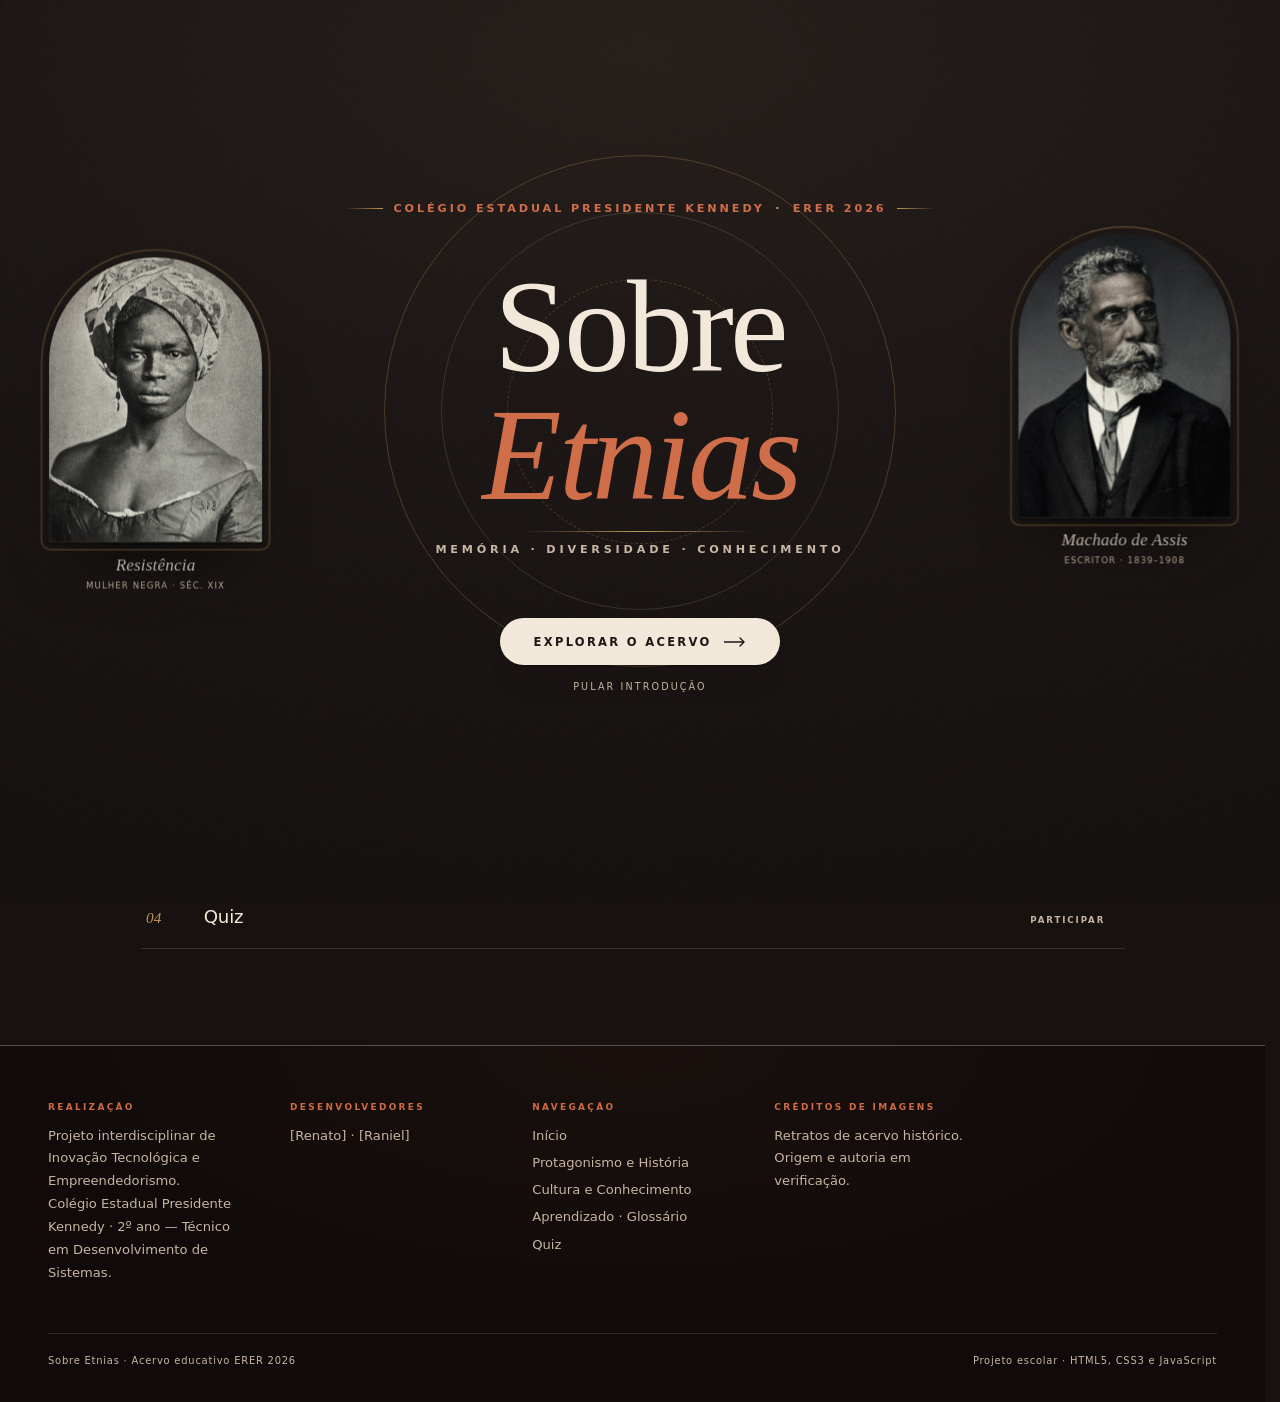
==== commit 75302996: "Adiciona paginas de cultura, glossario, protagonismo e quiz Novas secoes do site, ilustracao de entr" ====
--- a/index.html
+++ b/index.html
@@ -167,8 +167,10 @@
        ========================================================== -->
   <div class="pagina" id="pagina">
 
+    <a class="pular-conteudo" href="#conteudo">Ir para o conteúdo</a>
+
     <header class="cabecalho">
-      <div class="assinatura">
+      <a class="assinatura" href="index.html" aria-label="Sobre Etnias — ir para o início">
         <span class="assinatura__simbolo" aria-hidden="true">
           <svg viewBox="0 0 48 48" width="46" height="46" role="presentation" focusable="false">
             <path d="M7 41V22.5a17 17 0 0 1 34 0V41" fill="none" stroke="currentColor" stroke-width="2.1" stroke-linecap="round"/>
@@ -182,10 +184,17 @@
           <h1 class="assinatura__nome">Sobre Etnias</h1>
           <p class="assinatura__descritor">Acervo educativo · ERER</p>
         </div>
-      </div>
+      </a>
+      <nav class="menu-principal" aria-label="Navegação principal">
+        <a class="menu-principal__link" href="index.html" aria-current="page">Início</a>
+        <a class="menu-principal__link" href="protagonismo.html">Protagonismo</a>
+        <a class="menu-principal__link" href="cultura.html">Cultura</a>
+        <a class="menu-principal__link" href="glossario.html">Glossário</a>
+        <a class="menu-principal__link" href="quiz.html">Quiz</a>
+      </nav>
       <p class="cabecalho__meta">Colégio Estadual Presidente Kennedy<span class="cabecalho__ano">2026</span></p>
     </header>
-<main id="conteudo">
+<main id="conteudo" tabindex="-1">
 
       <section class="heroi" id="inicio" aria-labelledby="titulo-inicio">
         <p class="rotulo">Início</p>
@@ -202,11 +211,45 @@
           comunidade.
         </p>
 
+        <div class="heroi__acoes">
+          <a class="botao" href="protagonismo.html">
+            <span class="botao__texto">Começar pelo protagonismo</span>
+            <svg class="botao__seta" width="22" height="10" viewBox="0 0 22 10" fill="none" aria-hidden="true" focusable="false">
+              <path d="M0 5h20M16 1l4 4-4 4" stroke="currentColor" stroke-width="1.4" stroke-linecap="round" stroke-linejoin="round"/>
+            </svg>
+          </a>
+          <a class="botao botao--fantasma" href="glossario.html">Pesquisar no glossário</a>
+        </div>
+
         <ul class="indice" aria-label="Seções do acervo">
-          <li class="indice__item"><span class="indice__numero" aria-hidden="true">01</span><a class="indice__nome" href="protagonismo.html">Protagonismo e História</a><span class="indice__status">explorar</span></li>
-          <li class="indice__item"><span class="indice__numero" aria-hidden="true">02</span><a class="indice__nome" href="cultura.html">Cultura e Conhecimento</a><span class="indice__status">explorar</span></li>
-          <li class="indice__item"><span class="indice__numero" aria-hidden="true">03</span><a class="indice__nome" href="glossario.html">Aprendizado · glossário</a><span class="indice__status">pesquisar</span></li>
-          <li class="indice__item"><span class="indice__numero" aria-hidden="true">04</span><a class="indice__nome" href="quiz.html">Quiz</a><span class="indice__status">participar</span></li>
+          <li class="indice__item">
+            <a class="indice__link" href="protagonismo.html">
+              <span class="indice__numero" aria-hidden="true">01</span>
+              <span class="indice__nome">Protagonismo e História</span>
+              <span class="indice__status">explorar</span>
+            </a>
+          </li>
+          <li class="indice__item">
+            <a class="indice__link" href="cultura.html">
+              <span class="indice__numero" aria-hidden="true">02</span>
+              <span class="indice__nome">Cultura e Conhecimento</span>
+              <span class="indice__status">explorar</span>
+            </a>
+          </li>
+          <li class="indice__item">
+            <a class="indice__link" href="glossario.html">
+              <span class="indice__numero" aria-hidden="true">03</span>
+              <span class="indice__nome">Aprendizado · glossário</span>
+              <span class="indice__status">pesquisar</span>
+            </a>
+          </li>
+          <li class="indice__item">
+            <a class="indice__link" href="quiz.html">
+              <span class="indice__numero" aria-hidden="true">04</span>
+              <span class="indice__nome">Quiz</span>
+              <span class="indice__status">participar</span>
+            </a>
+          </li>
         </ul>
       </section>
 
@@ -225,11 +268,25 @@
         <p class="rodape__texto">[Renato] · [Raniel]</p>
       </div>
       <div class="rodape__bloco">
+        <p class="rodape__titulo">Navegação</p>
+        <ul class="rodape__links">
+          <li><a href="index.html">Início</a></li>
+          <li><a href="protagonismo.html">Protagonismo e História</a></li>
+          <li><a href="cultura.html">Cultura e Conhecimento</a></li>
+          <li><a href="glossario.html">Aprendizado · Glossário</a></li>
+          <li><a href="quiz.html">Quiz</a></li>
+        </ul>
+      </div>
+      <div class="rodape__bloco">
         <p class="rodape__titulo">Créditos de imagens</p>
         <p class="rodape__texto">
           Retratos de acervo histórico. Origem e autoria em verificação.
         </p>
       </div>
+      <div class="rodape__base">
+        <p>Sobre Etnias · Acervo educativo ERER 2026</p>
+        <p>Projeto escolar · HTML5, CSS3 e JavaScript</p>
+      </div>
     </footer>
 
   </div>
--- a/style.css
+++ b/style.css
@@ -7,9 +7,11 @@
    3. Abertura do fólio (etapa 1)
    4. Tela de entrada (layout)
    5. Tela de entrada (movimento)
-   6. Cabeçalho e página
-   7. Responsivo
-   8. Movimento reduzido
+   6. Cabeçalho, navegação e página
+   7. Conteúdo do acervo
+   8. Animações de ponteiro (hover)
+   9. Responsivo
+   10. Movimento reduzido
    ============================================================ */
 
 /* ------------------------------------------------------------
@@ -28,6 +30,7 @@
   --cor-ouro:         #C09555;  /* ouro queimado */
   --cor-ouro-claro:   #E0C892;
   --cor-verde:        #2C6152;
+  --cor-verde-claro:  #8FCBAF;
   --cor-linha:        rgba(242, 232, 217, .14);
   --cor-linha-forte:  rgba(242, 232, 217, .30);
 
@@ -84,6 +87,13 @@
 
 p { margin: 0 0 1em; }
 
+a { color: inherit; }
+
+button, input, select, textarea { font-family: inherit; }
+
+/* Alvos de toque confortáveis e sem realce nativo no celular */
+button, a { -webkit-tap-highlight-color: transparent; }
+
 /* Seleção de texto legível sobre terracota */
 ::selection {
   background: rgba(206, 106, 69, .42);
@@ -91,7 +101,7 @@
 }
 
 /* Foco visível e consistente em toda a aplicação */
-:where(a, button, [tabindex]):focus-visible {
+:where(a, button, input, select, textarea, summary, [tabindex]):focus-visible {
   outline: 2px solid var(--cor-destaque);
   outline-offset: 3px;
   border-radius: 3px;
@@ -765,6 +775,8 @@
   object-position: 50% 26%;
   filter: grayscale(1) sepia(.42) contrast(1.03) brightness(.96);
   animation: revelar-foto 2.2s ease-out .62s forwards;
+  transition: transform .7s var(--ease-saida);
+  transform-origin: 50% 30%;
 }
 
 /* Véu terracota — dá o tom duotônico do retrato */
@@ -969,43 +981,102 @@
 }
 
 /* ------------------------------------------------------------
-   6. CABEÇALHO E PÁGINA
+   6. CABEÇALHO, NAVEGAÇÃO E PÁGINA
    ------------------------------------------------------------ */
 .pagina {
+  position: relative;
   display: flex;
   flex-direction: column;
   min-height: 100dvh;
-}
+  background:
+    radial-gradient(ellipse 90% 40% at 50% -6%, rgba(206, 106, 69, .07), transparent 70%),
+    transparent;
+}
+
+/* Atalho de acessibilidade — visível apenas ao receber foco */
+.pular-conteudo {
+  position: fixed;
+  top: .75rem;
+  left: .75rem;
+  z-index: 200;
+  padding: .7rem 1.15rem;
+  border-radius: 999px;
+  background: var(--cor-texto);
+  color: var(--cor-fundo);
+  font-size: .68rem;
+  font-weight: 700;
+  letter-spacing: .16em;
+  text-transform: uppercase;
+  text-decoration: none;
+  box-shadow: var(--sombra-alta);
+  transform: translateY(-170%);
+  transition: transform .35s var(--ease-saida);
+}
+
+.pular-conteudo:focus {
+  transform: none;
+  outline: 2px solid var(--cor-destaque);
+  outline-offset: 3px;
+}
+
+/* O foco programático no main (destino do atalho) não precisa de anel */
+#conteudo:focus { outline: none; }
 
 .cabecalho {
   position: sticky;
   top: 0;
-  z-index: 20;
-  display: flex;
-  flex-wrap: wrap;
-  gap: 1rem;
+  z-index: 40;
+  display: grid;
+  grid-template-columns: auto minmax(0, 1fr) auto;
   align-items: center;
-  justify-content: space-between;
-  padding: .9rem var(--gutter);
+  gap: clamp(.7rem, 2.2vw, 2.2rem);
+  padding: .7rem var(--gutter);
   border-bottom: 1px solid var(--cor-linha);
-  background: rgba(23, 17, 16, .78);
-  -webkit-backdrop-filter: blur(10px);
-  backdrop-filter: blur(10px);
-}
-
+  background: rgba(20, 14, 13, .78);
+  -webkit-backdrop-filter: blur(14px) saturate(130%);
+  backdrop-filter: blur(14px) saturate(130%);
+  transition: background .35s ease, box-shadow .35s ease;
+}
+
+.cabecalho.is-rolado {
+  background: rgba(16, 11, 10, .94);
+  box-shadow: 0 18px 34px -30px rgba(0, 0, 0, 1);
+}
+
+/* Assinatura / marca */
 .assinatura {
   display: flex;
   align-items: center;
   gap: .7rem;
+  padding: .15rem .25rem;
+  border-radius: 14px;
+  color: inherit;
+  text-decoration: none;
 }
 
 .assinatura__simbolo {
   display: grid;
   place-items: center;
+  width: 46px;
+  height: 46px;
+  flex: 0 0 auto;
+  border: 1px solid rgba(192, 149, 85, .22);
+  border-radius: 50%;
   color: var(--cor-destaque);
-}
-
-.assinatura__texto { display: grid; gap: .05rem; }
+  transition:
+    transform .55s var(--ease-saida),
+    border-color .35s ease,
+    background .35s ease,
+    color .35s ease,
+    box-shadow .35s ease;
+}
+
+.assinatura__simbolo svg {
+  width: 36px;
+  height: 36px;
+}
+
+.assinatura__texto { display: grid; gap: .08rem; }
 
 .assinatura__nome {
   margin: 0;
@@ -1014,6 +1085,7 @@
   font-weight: 400;
   line-height: 1;
   letter-spacing: -.01em;
+  transition: color .3s ease;
 }
 
 .assinatura__descritor {
@@ -1025,36 +1097,102 @@
   color: var(--cor-texto-suave);
 }
 
+/* Menu principal — vive dentro do cabeçalho */
+.menu-principal {
+  display: flex;
+  align-items: center;
+  justify-content: center;
+  gap: .15rem;
+  min-width: 0;
+}
+
+.menu-principal__link {
+  position: relative;
+  padding: .58rem .82rem;
+  border-radius: 999px;
+  color: var(--cor-texto-suave);
+  font-size: .66rem;
+  font-weight: 600;
+  letter-spacing: .14em;
+  text-transform: uppercase;
+  text-decoration: none;
+  white-space: nowrap;
+  transition: color .25s ease, background .25s ease;
+}
+
+.menu-principal__link::after {
+  content: "";
+  position: absolute;
+  left: 50%;
+  bottom: .28rem;
+  width: 0;
+  height: 1px;
+  translate: -50% 0;
+  background: linear-gradient(90deg, transparent, var(--cor-ouro), transparent);
+  transition: width .35s var(--ease-saida), background .25s ease;
+}
+
+.menu-principal__link[aria-current="page"] {
+  color: var(--cor-destaque);
+}
+
+.menu-principal__link[aria-current="page"]::after {
+  width: calc(100% - 1.55rem);
+  background: linear-gradient(90deg, transparent, var(--cor-destaque), transparent);
+}
+
 .cabecalho__meta {
   display: flex;
   align-items: center;
   gap: .8rem;
   margin: 0;
-  font-size: .58rem;
+  font-size: .56rem;
   font-weight: 600;
   letter-spacing: .2em;
   text-transform: uppercase;
   color: var(--cor-texto-suave);
+  text-align: right;
 }
 
 .cabecalho__ano {
-  padding: .15rem .5rem;
+  padding: .18rem .55rem;
   border: 1px solid var(--cor-linha-forte);
   border-radius: 999px;
   color: var(--cor-destaque);
-}
-
+  transition: border-color .3s ease, background .3s ease, color .3s ease;
+}
+
+/* Ajuste do afastamento para âncoras sob o cabeçalho fixo */
+html { scroll-padding-top: 7.6rem; }
+
+/* Herói do início */
 .heroi {
-  width: min(1060px, 100%);
+  position: relative;
+  isolation: isolate;
+  width: min(1080px, 100%);
   margin-inline: auto;
-  padding: clamp(2.6rem, 7vw, 6rem) var(--gutter) clamp(3.5rem, 9vw, 7rem);
+  padding: clamp(2.8rem, 6.5vw, 5.8rem) var(--gutter) clamp(3.2rem, 7.5vw, 6.5rem);
+}
+
+.heroi::before {
+  content: "";
+  position: absolute;
+  z-index: -1;
+  top: -14%;
+  right: -8%;
+  width: clamp(220px, 36vw, 460px);
+  aspect-ratio: 1;
+  border-radius: 50%;
+  background: radial-gradient(circle, rgba(206, 106, 69, .16), transparent 66%);
+  filter: blur(12px);
+  pointer-events: none;
 }
 
 .rotulo {
   display: inline-flex;
   align-items: center;
   gap: .7rem;
-  margin: 0 0 clamp(1rem, 2.5vw, 1.8rem);
+  margin: 0 0 clamp(1rem, 2.5vw, 1.7rem);
   font-size: .6rem;
   font-weight: 600;
   letter-spacing: .3em;
@@ -1070,10 +1208,10 @@
 }
 
 .heroi__titulo {
-  max-width: 20ch;
-  margin: 0 0 clamp(1.2rem, 2.6vw, 1.9rem);
+  max-width: 22ch;
+  margin: 0 0 clamp(1.1rem, 2.4vw, 1.8rem);
   font-family: var(--fonte-titulo);
-  font-size: clamp(2.35rem, 6.2vw, 4.6rem);
+  font-size: clamp(2.4rem, 6.2vw, 4.7rem);
   font-weight: 400;
   line-height: 1.04;
   letter-spacing: -.028em;
@@ -1088,28 +1226,57 @@
 .heroi__titulo:focus { outline: none; }
 
 .heroi__texto {
-  max-width: 62ch;
+  max-width: 64ch;
   margin: 0;
   font-size: clamp(.98rem, .94rem + .25vw, 1.1rem);
-  line-height: 1.75;
-  color: var(--cor-texto-suave);
+  line-height: 1.78;
+  color: var(--cor-texto-suave);
+  text-wrap: pretty;
+}
+
+.heroi__acoes {
+  display: flex;
+  flex-wrap: wrap;
+  align-items: center;
+  gap: .75rem;
+  margin-top: clamp(1.6rem, 3.5vw, 2.4rem);
 }
 
 /* Índice das próximas seções */
 .indice {
-  margin: clamp(2.4rem, 6vw, 4rem) 0 0;
+  margin: clamp(2.4rem, 6vw, 3.8rem) 0 0;
   padding: 0;
   list-style: none;
   border-top: 1px solid var(--cor-linha);
 }
 
 .indice__item {
+  border-bottom: 1px solid var(--cor-linha);
+}
+
+.indice__link {
+  position: relative;
   display: grid;
   grid-template-columns: 2.6rem minmax(0, 1fr) auto;
   gap: 1rem;
   align-items: baseline;
-  padding: .95rem .25rem;
-  border-bottom: 1px solid var(--cor-linha);
+  padding: .95rem .35rem;
+  color: inherit;
+  text-decoration: none;
+  transition: background .35s ease, translate .35s var(--ease-saida);
+}
+
+.indice__link::before {
+  content: "";
+  position: absolute;
+  left: 0;
+  top: 0;
+  bottom: 0;
+  width: 2px;
+  background: linear-gradient(to bottom, var(--cor-destaque), var(--cor-ouro));
+  transform: scaleY(0);
+  transform-origin: top;
+  transition: transform .45s var(--ease-saida);
 }
 
 .indice__numero {
@@ -1117,33 +1284,58 @@
   font-style: italic;
   font-size: .95rem;
   color: var(--cor-ouro);
+  transition: color .3s ease, translate .3s var(--ease-saida);
 }
 
 .indice__nome {
   font-size: clamp(.95rem, .9rem + .3vw, 1.15rem);
   letter-spacing: -.01em;
+  text-wrap: balance;
+  transition: color .3s ease;
 }
 
 .indice__status {
+  display: inline-flex;
+  align-items: center;
+  gap: .45rem;
   font-size: .54rem;
   font-weight: 600;
   letter-spacing: .22em;
   text-transform: uppercase;
   color: var(--cor-texto-suave);
-}
-
+  transition: color .3s ease, letter-spacing .3s ease;
+}
+
+.indice__status::after {
+  content: "→";
+  font-size: .9em;
+  letter-spacing: 0;
+  color: var(--cor-destaque);
+  opacity: 0;
+  transform: translateX(-6px);
+  transition: opacity .3s ease, transform .35s var(--ease-saida);
+}
+
+.indice__link:focus-visible {
+  outline-offset: -2px;
+  border-radius: 8px;
+}
+
+/* Rodapé */
 .rodape {
   display: grid;
-  gap: clamp(1.4rem, 4vw, 2.6rem);
-  grid-template-columns: repeat(auto-fit, minmax(min(100%, 220px), 1fr));
-  padding: clamp(2rem, 5vw, 3.2rem) var(--gutter);
+  gap: clamp(1.5rem, 4vw, 2.6rem);
+  grid-template-columns: repeat(auto-fit, minmax(min(100%, 200px), 1fr));
+  padding: clamp(2.2rem, 5vw, 3.4rem) var(--gutter) clamp(1.4rem, 3vw, 2rem);
   border-top: 1px solid var(--cor-linha-forte);
-  background: var(--cor-fundo-baixo);
+  background:
+    radial-gradient(ellipse 80% 120% at 50% 0%, rgba(206, 106, 69, .05), transparent 60%),
+    var(--cor-fundo-baixo);
   font-size: .82rem;
 }
 
 .rodape__titulo {
-  margin: 0 0 .5rem;
+  margin: 0 0 .6rem;
   font-size: .56rem;
   font-weight: 700;
   letter-spacing: .26em;
@@ -1154,9 +1346,40 @@
 .rodape__texto {
   margin: 0;
   max-width: 34ch;
-  line-height: 1.7;
-  color: var(--cor-texto-suave);
-}
+  line-height: 1.75;
+  color: var(--cor-texto-suave);
+}
+
+.rodape__links {
+  display: grid;
+  gap: .35rem;
+  margin: 0;
+  padding: 0;
+  list-style: none;
+}
+
+.rodape__links a {
+  display: inline-block;
+  color: var(--cor-texto-suave);
+  text-decoration: none;
+  transition: color .25s ease, transform .3s var(--ease-saida);
+}
+
+.rodape__base {
+  grid-column: 1 / -1;
+  display: flex;
+  flex-wrap: wrap;
+  gap: .5rem 1.5rem;
+  justify-content: space-between;
+  margin-top: .4rem;
+  padding-top: 1.2rem;
+  border-top: 1px solid var(--cor-linha);
+  font-size: .62rem;
+  letter-spacing: .08em;
+  color: var(--cor-texto-suave);
+}
+
+.rodape__base p { margin: 0; }
 
 /* Entrada suave do conteúdo ao final da cortina */
 .pagina.revelada .heroi__titulo {
@@ -1173,11 +1396,1087 @@
   to   { opacity: 1; transform: translateY(0); }
 }
 
+/* Botões auxiliares (links que parecem botão) */
+.botao { text-decoration: none; }
+
+.botao--fantasma {
+  padding: calc(1.02rem - 1px) calc(2.1rem - 1px);
+  border: 1px solid rgba(192, 149, 85, .45);
+  background: transparent;
+  color: var(--cor-texto);
+  box-shadow: none;
+}
+
+.botao--fantasma::before {
+  background: rgba(192, 149, 85, .14);
+}
+
 /* ------------------------------------------------------------
-   7. RESPONSIVO
+   7. CONTEÚDO DO ACERVO — SEÇÕES, CARTÕES E FERRAMENTAS
    ------------------------------------------------------------ */
-
-/* Celular — o fólio fica mais alto e estreito, como um livro de mão */
+.pagina-interna { min-height: 65vh; }
+
+.pagina-interna > .rotulo {
+  display: flex;
+  align-items: center;
+  gap: .5rem;
+  width: min(100% - (var(--gutter) * 2), 1120px);
+  margin: clamp(1.6rem, 4vw, 2.6rem) auto clamp(1rem, 3vw, 1.6rem);
+  font-size: .62rem;
+  letter-spacing: .16em;
+  color: var(--cor-texto-suave);
+}
+
+.pagina-interna > .rotulo::after { display: none; }
+
+.pagina-interna > .rotulo [aria-current="page"] {
+  color: var(--cor-ouro-claro);
+  letter-spacing: .1em;
+}
+
+.pagina-interna > .rotulo a {
+  color: var(--cor-ouro-claro);
+  text-decoration: none;
+  transition: color .25s ease;
+}
+
+.pagina-interna > .rotulo a:hover { color: var(--cor-texto); }
+
+.secao-acervo {
+  width: min(1120px, 100%);
+  margin-inline: auto;
+  padding: clamp(2.4rem, 6vw, 4.5rem) var(--gutter) clamp(3.2rem, 7vw, 5.5rem);
+}
+
+.secao-acervo--alternada {
+  width: 100%;
+  max-width: none;
+  padding-inline: max(var(--gutter), calc((100% - 1120px) / 2));
+  border-block: 1px solid var(--cor-linha);
+  background:
+    radial-gradient(ellipse 70% 100% at 12% 0%, rgba(44, 97, 82, .16), transparent 60%),
+    linear-gradient(150deg, rgba(44, 97, 82, .10), rgba(42, 33, 28, .32));
+}
+
+.secao-cabecalho {
+  max-width: 780px;
+  margin-bottom: clamp(1.4rem, 3vw, 2.2rem);
+}
+
+.secao-titulo {
+  margin: 0 0 1rem;
+  font-family: var(--fonte-titulo);
+  font-size: clamp(2.3rem, 5.6vw, 4.4rem);
+  font-weight: 400;
+  line-height: 1.02;
+  letter-spacing: -.03em;
+  text-wrap: balance;
+}
+
+.secao-titulo em {
+  color: var(--cor-destaque);
+  font-weight: 400;
+}
+
+.secao-intro {
+  max-width: 68ch;
+  margin: 0;
+  color: var(--cor-texto-suave);
+  font-size: 1rem;
+  line-height: 1.82;
+  text-wrap: pretty;
+}
+
+/* Filtros e abas */
+.filtros,
+.abas-cultura {
+  display: flex;
+  flex-wrap: wrap;
+  gap: .55rem;
+  margin: 1.7rem 0 1rem;
+}
+
+.aba-cultura { margin-bottom: 0; }
+.filtros { margin-bottom: .6rem; }
+
+.filtro,
+.aba-cultura {
+  position: relative;
+  padding: .62rem 1.05rem;
+  border: 1px solid var(--cor-linha-forte);
+  border-radius: 999px;
+  background: rgba(42, 33, 28, .42);
+  color: var(--cor-texto-suave);
+  font: inherit;
+  font-size: .76rem;
+  font-weight: 600;
+  letter-spacing: .03em;
+  cursor: pointer;
+  -webkit-tap-highlight-color: transparent;
+  transition:
+    transform .3s var(--ease-saida),
+    border-color .3s ease,
+    background .3s ease,
+    color .3s ease,
+    box-shadow .3s ease;
+}
+
+.filtro:active,
+.aba-cultura:active { transform: translateY(0) scale(.98); }
+
+.filtro.is-selecionado,
+.aba-cultura.is-ativa {
+  border-color: rgba(192, 149, 85, .85);
+  background: rgba(192, 149, 85, .16);
+  color: var(--cor-texto);
+  box-shadow:
+    inset 0 0 0 1px rgba(192, 149, 85, .18),
+    0 10px 22px -18px rgba(192, 149, 85, .9);
+}
+
+.filtros__contagem {
+  margin: 0 0 1.4rem;
+  font-size: .64rem;
+  letter-spacing: .14em;
+  text-transform: uppercase;
+  color: var(--cor-texto-suave);
+}
+
+/* Grade de personalidades */
+.grade-cartoes {
+  display: grid;
+  grid-template-columns: repeat(3, minmax(0, 1fr));
+  gap: clamp(.85rem, 1.5vw, 1.15rem);
+}
+
+.cartao-personagem {
+  position: relative;
+  isolation: isolate;
+  overflow: hidden;
+  min-width: 0;
+  padding: clamp(1.15rem, 2.2vw, 1.5rem);
+  border: 1px solid var(--cor-linha);
+  border-radius: 14px;
+  background: linear-gradient(155deg, rgba(42, 33, 28, .78), rgba(23, 17, 16, .86));
+  box-shadow: inset 0 1px 0 rgba(242, 232, 217, .03);
+  transition:
+    transform .45s var(--ease-saida),
+    border-color .35s ease,
+    box-shadow .45s ease;
+}
+
+.cartao-personagem[hidden] { display: none; }
+
+.grade-cartoes.is-filtrando .cartao-personagem:not([hidden]) {
+  animation: cartao-filtra .5s var(--ease-saida) backwards;
+  animation-delay: calc(var(--ordem, 0) * 45ms);
+}
+
+@keyframes cartao-filtra {
+  from { opacity: 0; transform: translateY(14px) scale(.985); }
+  to   { opacity: 1; transform: none; }
+}
+
+.cartao-personagem::before {
+  content: "";
+  position: absolute;
+  z-index: 2;
+  inset: 0 0 auto;
+  height: 2px;
+  background: linear-gradient(90deg, var(--cor-destaque), var(--cor-ouro));
+  transform: scaleX(0);
+  transform-origin: left;
+  transition: transform .5s var(--ease-saida);
+}
+
+/* Brilho que segue o ponteiro (variáveis escritas pelo JS) */
+.cartao-personagem::after,
+.verbete::after,
+.quiz-caixa::after {
+  content: "";
+  position: absolute;
+  z-index: 0;
+  inset: 0;
+  border-radius: inherit;
+  background: radial-gradient(260px circle at var(--mx, 50%) var(--my, 0%), rgba(192, 149, 85, .14), transparent 72%);
+  opacity: 0;
+  transition: opacity .4s ease;
+  pointer-events: none;
+}
+
+.cartao-personagem > *,
+.verbete > *,
+.quiz-caixa > * { position: relative; z-index: 1; }
+
+.cartao-personagem__numero {
+  font-size: .56rem;
+  font-weight: 700;
+  letter-spacing: .2em;
+  color: var(--cor-ouro);
+  text-transform: uppercase;
+  transition: color .3s ease, letter-spacing .3s ease;
+}
+
+.cartao-personagem h3 {
+  margin: .7rem 0 .25rem;
+  font-family: var(--fonte-titulo);
+  font-size: 1.6rem;
+  font-weight: 400;
+  line-height: 1.12;
+  transition: color .3s ease;
+}
+
+.cartao-personagem p {
+  font-size: .87rem;
+  color: var(--cor-texto-suave);
+  line-height: 1.75;
+  text-wrap: pretty;
+}
+
+.cartao-personagem .cartao-personagem__periodo {
+  font-size: .68rem;
+  color: var(--cor-destaque);
+  letter-spacing: .05em;
+}
+
+.cartao-personagem .fonte { margin-bottom: 0; }
+
+.fonte {
+  padding-top: .65rem;
+  border-top: 1px solid var(--cor-linha);
+  font-size: .68rem !important;
+  line-height: 1.6 !important;
+  color: var(--cor-ouro-claro) !important;
+}
+
+.nota-editorial {
+  margin-top: 1.5rem;
+  padding: 1rem 1.2rem;
+  border: 1px solid rgba(206, 106, 69, .18);
+  border-left: 2px solid var(--cor-destaque);
+  border-radius: 0 10px 10px 0;
+  background: rgba(206, 106, 69, .07);
+  font-size: .85rem;
+  color: var(--cor-texto-suave);
+}
+
+.nota-editorial strong { color: var(--cor-texto); }
+.nota-editorial p { margin: .35rem 0 0; line-height: 1.75; }
+
+/* Cultura */
+.abas-cultura { margin-bottom: 1.1rem; }
+
+.painel-cultura {
+  position: relative;
+  isolation: isolate;
+  max-width: 880px;
+  min-height: 250px;
+  padding: clamp(1.4rem, 4vw, 2.4rem);
+  border: 1px solid rgba(192, 149, 85, .32);
+  border-radius: 16px;
+  background:
+    radial-gradient(ellipse 90% 130% at 100% 0%, rgba(192, 149, 85, .07), transparent 60%),
+    rgba(23, 17, 16, .58);
+  box-shadow: inset 0 1px 0 rgba(242, 232, 217, .03);
+  transition: border-color .35s ease, box-shadow .35s ease;
+}
+
+.painel-cultura__selo {
+  font-size: .56rem;
+  font-weight: 700;
+  letter-spacing: .22em;
+  color: var(--cor-ouro);
+  text-transform: uppercase;
+}
+
+.painel-cultura h3 {
+  margin: .55rem 0 .8rem;
+  font-family: var(--fonte-titulo);
+  font-size: clamp(1.6rem, 3vw, 2.1rem);
+  font-weight: 400;
+}
+
+.painel-cultura p {
+  max-width: 75ch;
+  color: var(--cor-texto-suave);
+  line-height: 1.85;
+  text-wrap: pretty;
+}
+
+.painel-cultura.is-trocando > * {
+  animation: painel-entra .45s var(--ease-saida) both;
+}
+
+.painel-cultura.is-trocando > *:nth-child(2) { animation-delay: .04s; }
+.painel-cultura.is-trocando > *:nth-child(3) { animation-delay: .08s; }
+.painel-cultura.is-trocando > *:nth-child(4) { animation-delay: .12s; }
+
+@keyframes painel-entra {
+  from { opacity: 0; transform: translateY(10px); }
+  to   { opacity: 1; transform: translateY(0); }
+}
+
+.destaque-cultura {
+  display: flex;
+  gap: 1.2rem;
+  align-items: flex-start;
+  max-width: 880px;
+  margin-top: 1.6rem;
+  padding: 1.3rem 1.4rem;
+  border: 1px solid var(--cor-linha);
+  border-radius: 14px;
+  background: rgba(42, 33, 28, .28);
+  transition: border-color .35s ease, background .35s ease;
+}
+
+.destaque-cultura__sinal {
+  font-size: 1.9rem;
+  line-height: 1;
+  color: var(--cor-destaque);
+  transition: transform .7s var(--ease-saida), color .3s ease;
+}
+
+.destaque-cultura h3 {
+  margin: 0 0 .3rem;
+  font-family: var(--fonte-titulo);
+  font-size: 1.35rem;
+  font-weight: 400;
+}
+
+.destaque-cultura p {
+  margin: 0;
+  color: var(--cor-texto-suave);
+  font-size: .88rem;
+  line-height: 1.75;
+}
+
+/* Glossário */
+.busca-rotulo {
+  display: block;
+  margin: 1.5rem 0 .55rem;
+  font-size: .68rem;
+  font-weight: 600;
+  letter-spacing: .14em;
+  text-transform: uppercase;
+  color: var(--cor-ouro-claro);
+}
+
+.busca-glossario {
+  display: flex;
+  align-items: center;
+  gap: .7rem;
+  max-width: 620px;
+  padding: .4rem .5rem .4rem .95rem;
+  border: 1px solid var(--cor-linha-forte);
+  border-radius: 999px;
+  background: rgba(42, 33, 28, .62);
+  transition: border-color .3s ease, box-shadow .3s ease, background .3s ease;
+}
+
+.busca-glossario:focus-within {
+  border-color: var(--cor-ouro);
+  background: rgba(42, 33, 28, .9);
+  box-shadow: 0 0 0 3px rgba(192, 149, 85, .14);
+}
+
+.busca-glossario__icone {
+  font-size: 1.35rem;
+  line-height: 1;
+  color: var(--cor-ouro);
+  transition: color .3s ease, transform .4s var(--ease-saida);
+}
+
+.busca-glossario:focus-within .busca-glossario__icone {
+  color: var(--cor-ouro-claro);
+  transform: scale(1.08);
+}
+
+.busca-glossario input {
+  flex: 1;
+  min-width: 0;
+  padding: .58rem 0;
+  border: 0;
+  outline: 0;
+  background: transparent;
+  color: var(--cor-texto);
+  font: inherit;
+  font-size: .9rem;
+}
+
+.busca-glossario input::placeholder { color: #a2937f; }
+
+.busca-glossario input::-webkit-search-cancel-button { display: none; }
+
+.busca-glossario__limpar {
+  padding: .5rem .85rem;
+  border: 0;
+  border-radius: 999px;
+  background: transparent;
+  color: var(--cor-destaque);
+  font: inherit;
+  font-size: .72rem;
+  font-weight: 600;
+  letter-spacing: .05em;
+  cursor: pointer;
+  transition: background .25s ease, color .25s ease, opacity .25s ease;
+}
+
+.busca-glossario__limpar:disabled {
+  opacity: .5;
+  cursor: default;
+}
+
+.busca-atalho {
+  display: none;
+  padding: .18rem .45rem;
+  border: 1px solid var(--cor-linha-forte);
+  border-radius: 4px;
+  font-family: inherit;
+  font-size: .62rem;
+  color: var(--cor-texto-suave);
+}
+
+@media (min-width: 720px) {
+  .busca-atalho { display: inline-block; }
+}
+
+.resultado-busca {
+  margin: .8rem 0 1.1rem;
+  font-size: .66rem;
+  letter-spacing: .1em;
+  text-transform: uppercase;
+  color: var(--cor-texto-suave);
+}
+
+.grade-glossario {
+  display: grid;
+  grid-template-columns: repeat(2, minmax(0, 1fr));
+  gap: .9rem;
+}
+
+.verbete {
+  position: relative;
+  isolation: isolate;
+  overflow: hidden;
+  padding: 1.3rem;
+  border: 1px solid var(--cor-linha);
+  border-radius: 14px;
+  background: rgba(42, 33, 28, .44);
+  transition:
+    transform .4s var(--ease-saida),
+    border-color .35s ease,
+    background .35s ease,
+    box-shadow .4s ease;
+}
+
+.verbete[hidden] { display: none; }
+
+.verbete::before {
+  content: "";
+  position: absolute;
+  z-index: 2;
+  left: 0;
+  top: 1.3rem;
+  bottom: 1.3rem;
+  width: 2px;
+  border-radius: 2px;
+  background: linear-gradient(to bottom, var(--cor-destaque), var(--cor-ouro));
+  transform: scaleY(0);
+  transform-origin: top;
+  transition: transform .45s var(--ease-saida);
+}
+
+.verbete h3 {
+  margin: 0 0 .55rem;
+  font-family: var(--fonte-titulo);
+  font-size: 1.5rem;
+  font-weight: 400;
+  color: var(--cor-ouro-claro);
+  transition: color .3s ease;
+}
+
+.verbete p {
+  margin: .45rem 0;
+  color: var(--cor-texto-suave);
+  font-size: .85rem;
+  line-height: 1.75;
+  text-wrap: pretty;
+}
+
+.verbete .exemplo {
+  padding-left: .85rem;
+  border-left: 1px solid var(--cor-destaque);
+}
+
+.verbete .fonte { margin-top: .85rem; }
+
+.verbete mark {
+  padding: 0 .12em;
+  border-radius: 3px;
+  background: rgba(206, 106, 69, .4);
+  color: var(--cor-texto);
+}
+
+.sem-resultados {
+  display: flex;
+  flex-wrap: wrap;
+  align-items: center;
+  gap: .7rem;
+  margin: 0;
+  padding: 1.2rem 1.3rem;
+  border: 1px dashed var(--cor-linha-forte);
+  border-radius: 12px;
+  color: var(--cor-texto-suave);
+  animation: surgir .4s var(--ease-saida) both;
+}
+
+.sem-resultados::before {
+  content: "⌕";
+  font-size: 1.2rem;
+  color: var(--cor-ouro);
+}
+
+.sem-resultados__acao {
+  margin-left: auto;
+  padding: .45rem .85rem;
+  border: 1px solid rgba(192, 149, 85, .4);
+  border-radius: 999px;
+  background: transparent;
+  color: var(--cor-ouro-claro);
+  font: inherit;
+  font-size: .68rem;
+  font-weight: 600;
+  letter-spacing: .05em;
+  cursor: pointer;
+  transition: background .25s ease, border-color .25s ease, color .25s ease;
+}
+
+.sem-resultados__acao:hover {
+  border-color: var(--cor-ouro);
+  background: rgba(192, 149, 85, .12);
+  color: var(--cor-texto);
+}
+
+/* Quiz */
+.secao-acervo--quiz {
+  width: 100%;
+  max-width: none;
+  padding-inline: max(var(--gutter), calc((100% - 880px) / 2));
+  border-block: 1px solid var(--cor-linha);
+  background:
+    radial-gradient(ellipse 60% 50% at 50% 0%, rgba(206, 106, 69, .12), transparent 70%),
+    var(--cor-fundo-baixo);
+}
+
+.secao-acervo--quiz .secao-cabecalho { max-width: 880px; }
+
+.quiz-caixa {
+  position: relative;
+  isolation: isolate;
+  overflow: hidden;
+  max-width: 880px;
+  padding: clamp(1.25rem, 4vw, 2.3rem);
+  border: 1px solid rgba(192, 149, 85, .4);
+  border-radius: 18px;
+  background: linear-gradient(145deg, #2a211c, #1c1512);
+  box-shadow: var(--sombra-baixa);
+  transition: border-color .35s ease, box-shadow .4s ease;
+}
+
+.quiz-topo {
+  display: flex;
+  justify-content: space-between;
+  gap: 1rem;
+  color: var(--cor-ouro-claro);
+  font-size: .72rem;
+  letter-spacing: .05em;
+}
+
+.quiz-barra {
+  position: relative;
+  height: 4px;
+  margin: 1rem 0 1.5rem;
+  border-radius: 999px;
+  background: rgba(242, 232, 217, .12);
+  overflow: hidden;
+}
+
+.quiz-barra span {
+  display: block;
+  width: 20%;
+  height: 100%;
+  border-radius: inherit;
+  background: linear-gradient(90deg, var(--cor-destaque), var(--cor-ouro));
+  box-shadow: 0 0 14px rgba(206, 106, 69, .5);
+  transition: width .45s var(--ease-saida);
+}
+
+.quiz-categoria {
+  margin: 0;
+  font-size: .58rem;
+  font-weight: 700;
+  letter-spacing: .2em;
+  color: var(--cor-destaque);
+  text-transform: uppercase;
+}
+
+.quiz-pergunta {
+  max-width: 40ch;
+  margin: .5rem 0 1.2rem;
+  font-family: var(--fonte-titulo);
+  font-size: clamp(1.4rem, 3vw, 2rem);
+  font-weight: 400;
+  line-height: 1.25;
+  text-wrap: balance;
+}
+
+.quiz-opcoes {
+  display: grid;
+  grid-template-columns: repeat(2, minmax(0, 1fr));
+  gap: .65rem;
+}
+
+.quiz-opcao {
+  display: flex;
+  align-items: center;
+  gap: .8rem;
+  min-height: 56px;
+  padding: .8rem 1rem;
+  border: 1px solid var(--cor-linha-forte);
+  border-radius: 10px;
+  background: rgba(23, 17, 16, .55);
+  color: var(--cor-texto);
+  font: inherit;
+  font-size: .85rem;
+  line-height: 1.45;
+  text-align: left;
+  cursor: pointer;
+  -webkit-tap-highlight-color: transparent;
+  transition:
+    transform .3s var(--ease-saida),
+    border-color .25s ease,
+    background .25s ease,
+    box-shadow .25s ease;
+}
+
+.quiz-opcao__letra {
+  display: grid;
+  place-items: center;
+  flex: 0 0 auto;
+  width: 1.9rem;
+  height: 1.9rem;
+  border: 1px solid var(--cor-linha-forte);
+  border-radius: 50%;
+  font-size: .66rem;
+  font-weight: 700;
+  color: var(--cor-ouro);
+  transition:
+    border-color .25s ease,
+    background .25s ease,
+    color .25s ease,
+    transform .3s var(--ease-saida);
+}
+
+.quiz-opcao:disabled { cursor: default; opacity: .9; }
+
+.quiz-opcao.correta {
+  border-color: rgba(143, 203, 175, .8);
+  background: rgba(44, 97, 82, .32);
+}
+
+.quiz-opcao.correta .quiz-opcao__letra {
+  border-color: transparent;
+  background: #8fcbaf;
+  color: #10231b;
+  transform: scale(1.05);
+}
+
+.quiz-opcao.incorreta {
+  border-color: rgba(224, 130, 92, .85);
+  background: rgba(206, 106, 69, .18);
+}
+
+.quiz-opcao.incorreta .quiz-opcao__letra {
+  border-color: transparent;
+  background: var(--cor-destaque);
+  color: #1b100c;
+  transform: scale(1.05);
+}
+
+.quiz-opcao.correta::after,
+.quiz-opcao.incorreta::after {
+  margin-left: auto;
+  font-size: .95rem;
+  font-weight: 700;
+}
+
+.quiz-opcao.correta::after { content: "✓"; color: #8fcbaf; }
+.quiz-opcao.incorreta::after { content: "×"; color: #e0825c; }
+
+.quiz-feedback {
+  margin-top: 1rem;
+  padding: 1rem 1.1rem;
+  border: 1px solid rgba(192, 149, 85, .16);
+  border-left: 2px solid var(--cor-ouro);
+  border-radius: 0 10px 10px 0;
+  background: rgba(192, 149, 85, .08);
+  color: var(--cor-texto-suave);
+  font-size: .86rem;
+  line-height: 1.7;
+  animation: feedback-entra .4s var(--ease-saida) both;
+}
+
+.quiz-feedback strong { color: var(--cor-texto); }
+
+@keyframes feedback-entra {
+  from { opacity: 0; transform: translateY(8px); }
+  to   { opacity: 1; transform: translateY(0); }
+}
+
+.quiz-acoes {
+  display: flex;
+  justify-content: flex-end;
+  margin-top: 1.2rem;
+}
+
+.botao-quiz {
+  display: inline-flex;
+  align-items: center;
+  gap: .5rem;
+  padding: .8rem 1.2rem;
+  border: 1px solid var(--cor-destaque);
+  border-radius: 999px;
+  background: var(--cor-destaque);
+  color: #1b100c;
+  font: inherit;
+  font-size: .74rem;
+  font-weight: 700;
+  letter-spacing: .06em;
+  cursor: pointer;
+  transition:
+    transform .3s var(--ease-saida),
+    background .3s ease,
+    border-color .3s ease,
+    box-shadow .3s ease,
+    opacity .3s ease;
+}
+
+.botao-quiz:disabled {
+  opacity: .42;
+  cursor: default;
+}
+
+/* Resultado do quiz */
+.quiz-final {
+  display: grid;
+  justify-items: center;
+  gap: .35rem;
+  padding: clamp(.5rem, 2vw, 1.5rem) 0;
+  text-align: center;
+  animation: surgir .5s var(--ease-saida) both;
+}
+
+.quiz-final__anel {
+  position: relative;
+  display: grid;
+  place-items: center;
+  width: clamp(132px, 32vw, 168px);
+  aspect-ratio: 1;
+  margin: .5rem 0 .9rem;
+  border-radius: 50%;
+  background: conic-gradient(
+    var(--cor-destaque) calc(var(--pct, 0) * 1%),
+    rgba(242, 232, 217, .12) 0
+  );
+  transition: background .6s ease;
+}
+
+.quiz-final__anel::before {
+  content: "";
+  position: absolute;
+  inset: 9px;
+  border-radius: 50%;
+  background: #221a16;
+  box-shadow: inset 0 0 24px rgba(0, 0, 0, .55);
+}
+
+.quiz-final__miolo {
+  position: relative;
+  display: grid;
+  justify-items: center;
+  gap: .1rem;
+}
+
+.quiz-final__nota {
+  font-family: var(--fonte-titulo);
+  font-size: clamp(2rem, 6vw, 2.7rem);
+  line-height: 1;
+  color: var(--cor-texto);
+}
+
+.quiz-final__rotulo {
+  font-size: .52rem;
+  font-weight: 700;
+  letter-spacing: .24em;
+  text-transform: uppercase;
+  color: var(--cor-texto-suave);
+}
+
+.quiz-final h3 {
+  margin: 0;
+  font-family: var(--fonte-titulo);
+  font-size: clamp(1.6rem, 4vw, 2.1rem);
+  font-weight: 400;
+}
+
+.quiz-final > p {
+  max-width: 48ch;
+  margin: .2rem 0 1.1rem;
+  color: var(--cor-texto-suave);
+  font-size: .9rem;
+  line-height: 1.75;
+}
+
+/* Navegação entre páginas */
+.navegacao-paginas {
+  display: flex;
+  flex-wrap: wrap;
+  align-items: center;
+  justify-content: space-between;
+  gap: 1rem;
+  width: min(100% - (var(--gutter) * 2), 1120px);
+  margin: 0 auto clamp(2.6rem, 6vw, 4.5rem);
+  padding-top: clamp(1.4rem, 3vw, 2.2rem);
+  border-top: 1px solid var(--cor-linha);
+}
+
+.navegacao-paginas .botao--proximo { margin-left: auto; }
+
+.navegacao-paginas .botao--voltar {
+  font-size: .68rem;
+}
+
+/* Voltar ao topo (criado pelo script) */
+.voltar-topo {
+  position: fixed;
+  right: clamp(1rem, 3vw, 2rem);
+  bottom: clamp(1rem, 3vw, 2rem);
+  z-index: 45;
+  display: grid;
+  place-items: center;
+  width: 46px;
+  height: 46px;
+  border: 1px solid rgba(192, 149, 85, .4);
+  border-radius: 50%;
+  background: rgba(23, 17, 16, .9);
+  -webkit-backdrop-filter: blur(10px);
+  backdrop-filter: blur(10px);
+  color: var(--cor-ouro-claro);
+  cursor: pointer;
+  opacity: 0;
+  transform: translateY(14px) scale(.9);
+  pointer-events: none;
+  transition:
+    opacity .35s ease,
+    transform .4s var(--ease-saida),
+    border-color .3s ease,
+    background .3s ease,
+    box-shadow .3s ease;
+}
+
+.voltar-topo.is-visivel {
+  opacity: 1;
+  transform: none;
+  pointer-events: auto;
+}
+
+.voltar-topo svg { width: 18px; height: 18px; }
+
+/* Revelação ao rolar */
+.revelar {
+  opacity: 0;
+  transform: translateY(20px);
+  transition:
+    opacity .75s var(--ease-saida),
+    transform .75s var(--ease-saida);
+  transition-delay: calc(var(--ordem, 0) * 55ms);
+}
+
+.revelar.is-visivel {
+  opacity: 1;
+  transform: none;
+}
+
+/* ------------------------------------------------------------
+   8. ANIMAÇÕES DE PONTEIRO (hover)
+   ------------------------------------------------------------ */
+@media (hover: hover) and (pointer: fine) {
+  .assinatura:hover .assinatura__simbolo {
+    transform: rotate(-7deg) scale(1.06);
+    border-color: rgba(192, 149, 85, .7);
+    background: rgba(192, 149, 85, .09);
+    color: var(--cor-ouro-claro);
+    box-shadow: 0 0 26px rgba(192, 149, 85, .14);
+  }
+
+  .assinatura:hover .assinatura__nome { color: var(--cor-ouro-claro); }
+
+  .menu-principal__link:hover {
+    color: var(--cor-texto);
+    background: rgba(192, 149, 85, .07);
+  }
+
+  .menu-principal__link:hover::after { width: calc(100% - 1.55rem); }
+
+  .cabecalho__ano:hover {
+    border-color: var(--cor-ouro);
+    background: rgba(192, 149, 85, .1);
+    color: var(--cor-ouro-claro);
+  }
+
+  .botao:hover {
+    transform: translateY(-3px);
+    box-shadow: var(--sombra-alta);
+  }
+
+  .botao:hover::before { transform: translateY(0); }
+  .botao:hover .botao__seta { transform: translateX(5px); }
+
+  .botao--fantasma:hover {
+    border-color: var(--cor-ouro);
+    color: var(--cor-texto);
+    box-shadow: 0 14px 30px -24px rgba(0, 0, 0, .9);
+  }
+
+  .pular:hover {
+    color: var(--cor-texto);
+    border-bottom-color: var(--cor-ouro);
+  }
+
+  .indice__link:hover {
+    background: linear-gradient(90deg, rgba(206, 106, 69, .09), transparent 70%);
+    translate: 4px 0;
+  }
+
+  .indice__link:hover::before { transform: scaleY(1); }
+  .indice__link:hover .indice__numero { color: var(--cor-destaque); translate: -2px 0; }
+  .indice__link:hover .indice__nome { color: var(--cor-ouro-claro); }
+  .indice__link:hover .indice__status { color: var(--cor-ouro-claro); letter-spacing: .26em; }
+  .indice__link:hover .indice__status::after { opacity: 1; transform: none; }
+
+  .rodape__links a:hover {
+    color: var(--cor-ouro-claro);
+    transform: translateX(4px);
+  }
+
+  .filtro:hover,
+  .aba-cultura:hover {
+    transform: translateY(-2px);
+    border-color: var(--cor-ouro);
+    background: rgba(192, 149, 85, .1);
+    color: var(--cor-texto);
+  }
+
+  .filtro.is-selecionado:hover,
+  .aba-cultura.is-ativa:hover {
+    border-color: var(--cor-ouro-claro);
+    background: rgba(192, 149, 85, .22);
+  }
+
+  .cartao-personagem:hover {
+    transform: translateY(-6px);
+    border-color: rgba(192, 149, 85, .45);
+    box-shadow:
+      0 22px 44px -30px rgba(0, 0, 0, 1),
+      0 0 0 1px rgba(192, 149, 85, .12);
+  }
+
+  .cartao-personagem:hover::before { transform: scaleX(1); }
+  .cartao-personagem:hover::after { opacity: 1; }
+  .cartao-personagem:hover h3 { color: var(--cor-ouro-claro); }
+  .cartao-personagem:hover .cartao-personagem__numero {
+    color: var(--cor-destaque);
+    letter-spacing: .24em;
+  }
+
+  .painel-cultura:hover {
+    border-color: rgba(192, 149, 85, .55);
+    box-shadow: 0 24px 50px -38px rgba(0, 0, 0, .95);
+  }
+
+  .destaque-cultura:hover {
+    border-color: rgba(192, 149, 85, .4);
+    background: rgba(42, 33, 28, .4);
+  }
+
+  .destaque-cultura:hover .destaque-cultura__sinal {
+    transform: rotate(90deg) scale(1.1);
+    color: var(--cor-ouro-claro);
+  }
+
+  .verbete:hover {
+    transform: translateY(-5px);
+    border-color: rgba(192, 149, 85, .42);
+    background: rgba(42, 33, 28, .6);
+    box-shadow: 0 22px 44px -32px rgba(0, 0, 0, 1);
+  }
+
+  .verbete:hover::before { transform: scaleY(1); }
+  .verbete:hover::after { opacity: 1; }
+  .verbete:hover h3 { color: var(--cor-texto); }
+
+  .busca-glossario__limpar:not(:disabled):hover {
+    background: rgba(206, 106, 69, .16);
+    color: var(--cor-ouro-claro);
+  }
+
+  .quiz-caixa:hover {
+    border-color: rgba(192, 149, 85, .58);
+    box-shadow: var(--sombra-alta);
+  }
+
+  .quiz-caixa:hover::after { opacity: 1; }
+
+  .quiz-opcao:hover:not(:disabled) {
+    transform: translateX(5px);
+    border-color: var(--cor-ouro);
+    background: rgba(192, 149, 85, .1);
+    box-shadow: 0 12px 26px -22px rgba(0, 0, 0, .9);
+  }
+
+  .quiz-opcao:hover:not(:disabled) .quiz-opcao__letra {
+    border-color: var(--cor-ouro);
+    background: rgba(192, 149, 85, .18);
+    color: var(--cor-texto);
+  }
+
+  .botao-quiz:not(:disabled):hover {
+    transform: translateY(-2px);
+    background: var(--cor-destaque-esc);
+    border-color: var(--cor-destaque-esc);
+    box-shadow: 0 16px 30px -20px rgba(206, 106, 69, .9);
+  }
+
+  .navegacao-paginas .botao:hover { transform: translateY(-3px); }
+
+  .voltar-topo.is-visivel:hover {
+    transform: translateY(-3px);
+    border-color: var(--cor-ouro);
+    background: var(--cor-superficie);
+    box-shadow: 0 18px 34px -24px rgba(0, 0, 0, 1);
+  }
+
+  /* Retratos da entrada reagem ao ponteiro */
+  .retrato:hover .retrato__img {
+    transform: scale(1.045);
+  }
+}
+
+/* ------------------------------------------------------------
+   9. RESPONSIVO
+   ------------------------------------------------------------ */
+
+/* Fólio em telas estreitas */
 @media (max-width: 700px) {
   .folio { padding-inline: .75rem; }
 
@@ -1192,7 +2491,7 @@
   .guarda__lema { letter-spacing: .16em; }
 }
 
-/* Tablet e celular — retratos lado a lado abaixo da assinatura */
+/* Tablet e celular — retratos abaixo da assinatura */
 @media (max-width: 860px) {
   .entrada__conteudo {
     grid-template-columns: 1fr 1fr;
@@ -1220,7 +2519,77 @@
   .retrato__detalhe { font-size: .46rem; letter-spacing: .08em; }
 }
 
-@media (max-width: 520px) {
+@media (max-width: 1024px) {
+  .cabecalho {
+    grid-template-columns: 1fr auto;
+    grid-template-areas:
+      "marca meta"
+      "menu  menu";
+    row-gap: .35rem;
+  }
+
+  .assinatura { grid-area: marca; }
+  .cabecalho__meta { grid-area: meta; }
+
+  .menu-principal {
+    grid-area: menu;
+    justify-content: flex-start;
+    margin-inline: calc(var(--gutter) * -1);
+    padding-inline: var(--gutter);
+    overflow-x: auto;
+    scrollbar-width: none;
+    -webkit-overflow-scrolling: touch;
+    -webkit-mask-image: linear-gradient(90deg, transparent 0, #000 var(--gutter), #000 calc(100% - var(--gutter)), transparent 100%);
+    mask-image: linear-gradient(90deg, transparent 0, #000 var(--gutter), #000 calc(100% - var(--gutter)), transparent 100%);
+  }
+
+  .menu-principal::-webkit-scrollbar { display: none; }
+
+  html { scroll-padding-top: 8.6rem; }
+}
+
+@media (max-width: 900px) {
+  .grade-cartoes { grid-template-columns: repeat(2, minmax(0, 1fr)); }
+}
+
+@media (max-width: 820px) {
+  .cabecalho__meta { display: none; }
+  .cabecalho { grid-template-columns: 1fr; grid-template-areas: "marca" "menu"; }
+  html { scroll-padding-top: 8rem; }
+}
+
+@media (max-width: 640px) {
+  .heroi { padding-top: clamp(2.2rem, 9vw, 3.2rem); }
+  .heroi__acoes .botao { flex: 1 1 100%; justify-content: center; }
+  .heroi__acoes .botao--fantasma { flex-basis: auto; }
+
+  .grade-cartoes,
+  .grade-glossario,
+  .quiz-opcoes { grid-template-columns: 1fr; }
+
+  .pagina-interna > .rotulo {
+    width: calc(100% - (var(--gutter) * 2));
+    margin-top: 1.3rem;
+  }
+
+  .navegacao-paginas {
+    flex-direction: column;
+    align-items: stretch;
+  }
+
+  .navegacao-paginas .botao {
+    width: 100%;
+    justify-content: center;
+    text-align: center;
+    box-sizing: border-box;
+  }
+
+  .navegacao-paginas .botao--proximo { margin-left: 0; }
+
+  .rodape__base { flex-direction: column; gap: .35rem; }
+}
+
+@media (max-width: 560px) {
   .entrada { padding-inline: 1rem; }
 
   .marca__titulo { font-size: clamp(2.7rem, 15vw, 4.2rem); }
@@ -1238,17 +2607,27 @@
   .entrada__selo span:last-child::after { display: none; }
 
   .botao { padding: .95rem 1.6rem; font-size: .66rem; }
-
-  .cabecalho { padding-block: .7rem; }
+  .botao--fantasma { padding: calc(.95rem - 1px) calc(1.6rem - 1px); }
+
   .assinatura__nome { font-size: 1.28rem; }
-  .cabecalho__meta { font-size: .5rem; letter-spacing: .14em; }
-
-  .indice__item {
-    grid-template-columns: 2rem minmax(0, 1fr);
-    row-gap: .15rem;
-  }
-
-  .indice__status { grid-column: 2; }
+  .assinatura__simbolo { width: 42px; height: 42px; }
+  .assinatura__simbolo svg { width: 32px; height: 32px; }
+  .assinatura__descritor { letter-spacing: .2em; }
+
+  .menu-principal__link {
+    font-size: .62rem;
+    padding: .5rem .6rem;
+    letter-spacing: .1em;
+  }
+
+  .secao-acervo--alternada,
+  .secao-acervo--quiz { padding-inline: var(--gutter); }
+
+  .cartao-personagem { padding: 1.1rem; }
+  .quiz-topo { font-size: .65rem; }
+  .busca-glossario input { font-size: .82rem; }
+  .busca-glossario__limpar { padding-inline: .6rem; }
+  .quiz-acoes .botao-quiz { width: 100%; justify-content: center; }
 }
 
 /* Telas muito baixas (celular deitado): compacta a entrada */
@@ -1263,8 +2642,14 @@
   .pular { display: none; }
 }
 
+/* Telas grandes: respiro extra no cabeçalho */
+@media (min-width: 1280px) {
+  .menu-principal__link { font-size: .68rem; padding-inline: .95rem; }
+  .assinatura__nome { font-size: 1.62rem; }
+}
+
 /* ------------------------------------------------------------
-   8. MOVIMENTO REDUZIDO
+   10. MOVIMENTO REDUZIDO
    ------------------------------------------------------------ */
 @media (prefers-reduced-motion: reduce) {
   html { scroll-behavior: auto; }
@@ -1310,38 +2695,11 @@
   .marca__anel::after { animation: none !important; }
 
   .retrato__quadro { transform: none !important; }
-}
-
-/* ------------------------------------------------------------
-   9. ACERVO INTERATIVO — navegação, cartões e ferramentas
-   ------------------------------------------------------------ */
-.menu-principal{position:sticky;top:76px;z-index:19;display:flex;gap:.35rem;justify-content:center;flex-wrap:wrap;padding:.55rem var(--gutter);background:rgba(23,17,16,.94);border-bottom:1px solid var(--cor-linha);backdrop-filter:blur(12px)}
-.menu-principal__link{padding:.48rem .8rem;color:var(--cor-texto-suave);font-size:.68rem;letter-spacing:.04em;text-decoration:none;border:1px solid transparent;border-radius:999px;transition:color .2s,border-color .2s,background .2s}
-.menu-principal__link:hover,.menu-principal__link.is-ativo{color:var(--cor-texto);border-color:rgba(192,149,85,.45);background:rgba(192,149,85,.08)}
-.indice__nome{color:var(--cor-texto);text-decoration:none}.indice__nome:hover{color:var(--cor-destaque)}
-.secao-acervo{width:min(1120px,100%);margin-inline:auto;padding:clamp(3.5rem,8vw,7rem) var(--gutter);scroll-margin-top:145px}
-.secao-acervo--alternada{width:100%;max-width:none;padding-inline:max(var(--gutter),calc((100% - 1060px)/2));background:linear-gradient(145deg,rgba(44,97,82,.12),rgba(42,33,28,.3));border-block:1px solid var(--cor-linha)}
-.secao-cabecalho{max-width:760px;margin-bottom:2rem}.secao-titulo{margin:0 0 1rem;font-family:var(--fonte-titulo);font-size:clamp(2.5rem,6vw,4.7rem);font-weight:400;line-height:1.02;letter-spacing:-.03em}.secao-titulo em{color:var(--cor-destaque);font-weight:400}.secao-intro{max-width:66ch;color:var(--cor-texto-suave);font-size:1rem;line-height:1.8}
-.filtros,.abas-cultura{display:flex;flex-wrap:wrap;gap:.55rem;margin:1.7rem 0}.filtro,.aba-cultura{padding:.65rem 1rem;border:1px solid var(--cor-linha-forte);border-radius:999px;background:transparent;color:var(--cor-texto-suave);font:inherit;font-size:.75rem;cursor:pointer}.filtro:hover,.filtro.is-selecionado,.aba-cultura:hover,.aba-cultura.is-ativa{border-color:var(--cor-ouro);background:rgba(192,149,85,.12);color:var(--cor-texto)}
-.grade-cartoes{display:grid;grid-template-columns:repeat(3,minmax(0,1fr));gap:1rem}.cartao-personagem{padding:1.35rem;border:1px solid var(--cor-linha);background:linear-gradient(155deg,rgba(42,33,28,.9),rgba(23,17,16,.8));min-width:0}.cartao-personagem[hidden]{display:none}.cartao-personagem__numero,.painel-cultura__selo{font-size:.58rem;font-weight:700;letter-spacing:.2em;color:var(--cor-ouro);text-transform:uppercase}.cartao-personagem h3,.painel-cultura h3,.destaque-cultura h3{margin:.75rem 0 .25rem;font-family:var(--fonte-titulo);font-size:1.65rem;font-weight:400}.cartao-personagem p{font-size:.87rem;color:var(--cor-texto-suave);line-height:1.75}.cartao-personagem .cartao-personagem__periodo{font-size:.68rem;color:var(--cor-destaque);letter-spacing:.06em}.fonte{padding-top:.65rem;border-top:1px solid var(--cor-linha);font-size:.68rem!important;color:var(--cor-ouro-claro)!important}.nota-editorial{margin-top:1.3rem;padding:1rem 1.2rem;border-left:2px solid var(--cor-destaque);background:rgba(206,106,69,.07);font-size:.85rem;color:var(--cor-texto-suave)}.nota-editorial strong{color:var(--cor-texto)}.nota-editorial p{margin:.35rem 0 0}
-.painel-cultura{max-width:850px;min-height:245px;padding:clamp(1.4rem,4vw,2.5rem);border:1px solid rgba(192,149,85,.35);background:rgba(23,17,16,.55)}.painel-cultura h3{font-size:2rem}.painel-cultura p{max-width:75ch;color:var(--cor-texto-suave);line-height:1.85}.destaque-cultura{display:flex;gap:1.2rem;align-items:flex-start;max-width:850px;margin-top:1.4rem;padding:1.3rem 0}.destaque-cultura__sinal{font-size:2rem;color:var(--cor-destaque)}.destaque-cultura h3{margin:0 0 .3rem;font-size:1.35rem}.destaque-cultura p{margin:0;color:var(--cor-texto-suave);font-size:.88rem}
-.busca-rotulo{display:block;margin:1.5rem 0 .5rem;font-size:.75rem;color:var(--cor-ouro-claro)}.busca-glossario{display:flex;align-items:center;gap:.7rem;padding:.45rem .8rem;border:1px solid var(--cor-linha-forte);background:rgba(42,33,28,.65)}.busca-glossario span{font-size:1.4rem;color:var(--cor-ouro)}.busca-glossario input{flex:1;min-width:0;padding:.6rem 0;border:0;outline:0;background:transparent;color:var(--cor-texto);font:inherit;font-size:.9rem}.busca-glossario input::placeholder{color:#9f9184}.busca-glossario button{padding:.45rem .7rem;border:0;background:transparent;color:var(--cor-destaque);font:inherit;font-size:.75rem;cursor:pointer}.resultado-busca{margin:.7rem 0;font-size:.68rem;color:var(--cor-texto-suave)}.grade-glossario{display:grid;grid-template-columns:repeat(2,minmax(0,1fr));gap:.85rem}.verbete{padding:1.25rem;border:1px solid var(--cor-linha);background:rgba(42,33,28,.48)}.verbete[hidden]{display:none}.verbete h3{margin:0 0 .55rem;font-family:var(--fonte-titulo);font-size:1.55rem;font-weight:400;color:var(--cor-ouro-claro)}.verbete p{margin:.45rem 0;color:var(--cor-texto-suave);font-size:.85rem;line-height:1.75}.verbete .exemplo{padding-left:.8rem;border-left:1px solid var(--cor-destaque)}.verbete .fonte{margin-top:.8rem}.sem-resultados{padding:1.2rem;border:1px dashed var(--cor-linha-forte);color:var(--cor-texto-suave)}
-.secao-acervo--quiz{max-width:none;padding-inline:max(var(--gutter),calc((100% - 850px)/2));background:radial-gradient(ellipse at 50% 0,rgba(206,106,69,.11),transparent 65%),var(--cor-fundo-baixo);border-block:1px solid var(--cor-linha)}.secao-acervo--quiz .secao-cabecalho{max-width:850px}.quiz-caixa{max-width:850px;padding:clamp(1.2rem,4vw,2.3rem);border:1px solid rgba(192,149,85,.42);background:linear-gradient(145deg,#2a211c,#1c1512);box-shadow:var(--sombra-baixa)}.quiz-topo{display:flex;justify-content:space-between;gap:1rem;color:var(--cor-ouro-claro);font-size:.72rem}.quiz-barra{height:3px;margin:1rem 0 1.5rem;background:rgba(242,232,217,.12)}.quiz-barra span{display:block;width:20%;height:100%;background:var(--cor-destaque);transition:width .3s}.quiz-categoria{font-size:.58rem;letter-spacing:.2em;color:var(--cor-destaque)}.quiz-pergunta{max-width:38ch;margin:.5rem 0 1.2rem;font-family:var(--fonte-titulo);font-size:clamp(1.45rem,3vw,2rem);font-weight:400;line-height:1.25}.quiz-opcoes{display:grid;grid-template-columns:repeat(2,minmax(0,1fr));gap:.65rem}.quiz-opcao{min-height:54px;padding:.8rem 1rem;text-align:left;border:1px solid var(--cor-linha-forte);background:rgba(23,17,16,.55);color:var(--cor-texto);font:inherit;font-size:.85rem;cursor:pointer;transition:border-color .2s,background .2s}.quiz-opcao:hover:not(:disabled){border-color:var(--cor-ouro);background:rgba(192,149,85,.1)}.quiz-opcao:disabled{cursor:default;opacity:.85}.quiz-opcao.correta{border-color:#76a78b;background:rgba(44,97,82,.3)}.quiz-opcao.incorreta{border-color:#ce6a45;background:rgba(206,106,69,.16)}.quiz-feedback{margin-top:1rem;padding:1rem;border-left:2px solid var(--cor-ouro);background:rgba(192,149,85,.08);color:var(--cor-texto-suave);font-size:.86rem}.quiz-feedback strong{color:var(--cor-texto)}.quiz-acoes{display:flex;justify-content:flex-end;margin-top:1.2rem}.botao-quiz{padding:.75rem 1.1rem;border:1px solid var(--cor-destaque);background:var(--cor-destaque);color:#1b100c;font:inherit;font-size:.76rem;font-weight:700;cursor:pointer}.botao-quiz:disabled{opacity:.4;cursor:not-allowed}.quiz-final{text-align:center;padding:1rem}.quiz-final__nota{font-family:var(--fonte-titulo);font-size:3.5rem;color:var(--cor-ouro-claro)}
-@media(max-width:850px){.grade-cartoes{grid-template-columns:repeat(2,minmax(0,1fr))}.menu-principal{top:70px;justify-content:flex-start;overflow-x:auto;flex-wrap:nowrap}.menu-principal__link{white-space:nowrap}}
-@media(max-width:560px){.cabecalho__meta{display:none}.menu-principal{top:62px;padding-inline:.7rem}.menu-principal__link{font-size:.62rem;padding:.48rem .65rem}.grade-cartoes,.grade-glossario,.quiz-opcoes{grid-template-columns:1fr}.secao-acervo{scroll-margin-top:120px}.secao-acervo--alternada,.secao-acervo--quiz{padding-inline:var(--gutter)}.cartao-personagem{padding:1.1rem}.quiz-topo{font-size:.65rem}.busca-glossario input{font-size:.78rem}}
-@media(prefers-reduced-motion:reduce){.menu-principal__link,.filtro,.aba-cultura,.quiz-barra span,.quiz-opcao{transition:none}}
-
-
-/* Navegação entre páginas independentes */
-.pagina-interna { min-height: 65vh; }
-.pagina-interna > .rotulo { margin: 2.2rem auto 1.4rem; width: min(100% - 3rem, 76rem); color: var(--tinta-suave, #8f8175); font-size: .78rem; letter-spacing: .08em; text-transform: uppercase; }
-.pagina-interna > .rotulo a { color: inherit; text-decoration: none; }
-.pagina-interna > .rotulo a:hover { text-decoration: underline; }
-.navegacao-paginas { width: min(100% - 3rem, 76rem); margin: 2.5rem auto 4rem; display: flex; align-items: center; justify-content: space-between; gap: 1rem; flex-wrap: wrap; }
-.navegacao-paginas .botao { text-decoration: none; }
-.navegacao-paginas .botao--proximo { margin-left: auto; }
-@media (max-width: 640px) { .navegacao-paginas { flex-direction: column; align-items: stretch; } .navegacao-paginas .botao { text-align: center; width: 100%; box-sizing: border-box; } .navegacao-paginas .botao--proximo { margin-left: 0; } }
-@media (max-width: 640px) {
-  .menu-principal { overflow-x: auto; }
-  .menu-principal__link { white-space: nowrap; }
-}
+
+  .revelar {
+    opacity: 1 !important;
+    transform: none !important;
+  }
+
+  .voltar-topo { transition: none !important; }
+}
